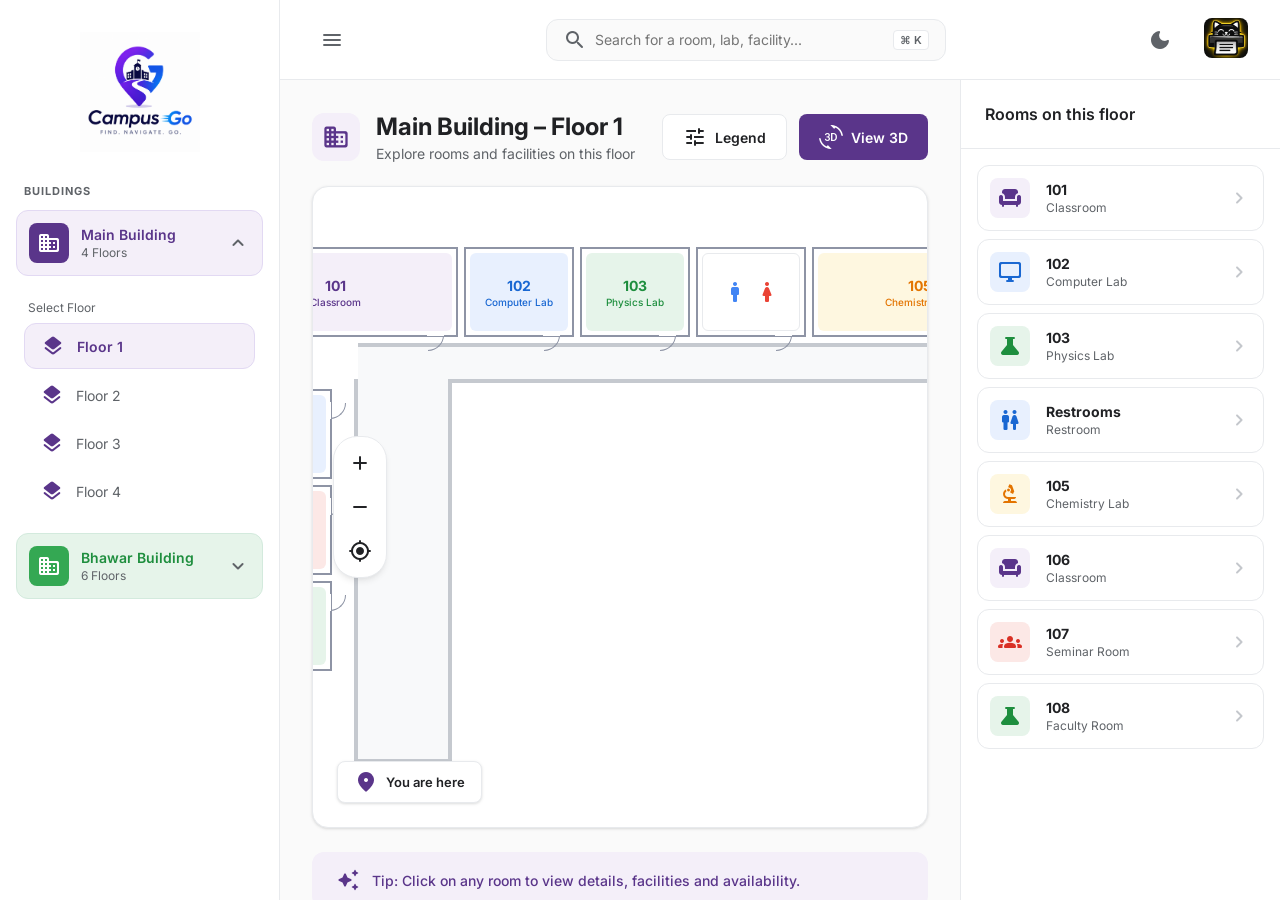
==== index.html @ 258ed555 "Initial commit" ====
<!DOCTYPE html>
<html lang="en">
<head>
  <meta charset="UTF-8">
  <meta name="viewport" content="width=device-width, initial-scale=1.0">
  <title>Campus Go</title>
  <link href="https://fonts.googleapis.com/css2?family=Inter:wght@400;500;600;700&display=swap" rel="stylesheet">
  <link rel="stylesheet" href="styles.css">
  <!-- Material Icons -->
  <link href="https://fonts.googleapis.com/icon?family=Material+Icons+Round" rel="stylesheet">
</head>
<body>
  <div class="sidebar-overlay" id="sidebar-overlay"></div>
  <div class="app-container">
    <!-- Left Navigation Sidebar -->
    <aside class="sidebar" id="sidebar">
      <div class="sidebar-header">
        <div class="logo-container">
          <img src="CampusGoLogo.png" alt="Campus Go Logo" class="main-logo">
        </div>
      </div>
      <div class="sidebar-content">
        <h2 class="nav-header">BUILDINGS</h2>
        <div class="accordion">
          <!-- Main Building Accordion -->
          <div class="accordion-item active" id="main-building-accordion">
            <button class="accordion-header building-card main-building-card">
              <div class="building-icon-wrap main-building-icon">
                <span class="material-icons-round">domain</span>
              </div>
              <div class="building-info">
                <span class="building-name">Main Building</span>
                <span class="building-floors">4 Floors</span>
              </div>
              <span class="material-icons-round chevron">expand_more</span>
            </button>
            <div class="accordion-body">
              <div class="floor-list-title">Select Floor</div>
              <ul class="floor-list" data-building="Main">
                <li class="floor-item active" data-floor="1">
                  <span class="material-icons-round floor-icon main-floor-icon">layers</span>
                  Floor 1
                </li>
                <li class="floor-item" data-floor="2">
                  <span class="material-icons-round floor-icon main-floor-icon">layers</span>
                  Floor 2
                </li>
                <li class="floor-item" data-floor="3">
                  <span class="material-icons-round floor-icon main-floor-icon">layers</span>
                  Floor 3
                </li>
                <li class="floor-item" data-floor="4">
                  <span class="material-icons-round floor-icon main-floor-icon">layers</span>
                  Floor 4
                </li>
              </ul>
            </div>
          </div>
          
          <!-- Bhawar Building Accordion -->
          <div class="accordion-item" id="bhawar-building-accordion">
            <button class="accordion-header building-card bhawar-building-card">
              <div class="building-icon-wrap bhawar-building-icon">
                <span class="material-icons-round">business</span>
              </div>
              <div class="building-info">
                <span class="building-name">Bhawar Building</span>
                <span class="building-floors">6 Floors</span>
              </div>
              <span class="material-icons-round chevron">expand_more</span>
            </button>
            <div class="accordion-body">
              <div class="floor-list-title">Select Floor</div>
              <ul class="floor-list" data-building="Bhawar">
                <li class="floor-item" data-floor="G">
                  <span class="material-icons-round floor-icon bhawar-floor-icon">layers</span>
                  Ground Floor
                </li>
                <li class="floor-item" data-floor="1">
                  <span class="material-icons-round floor-icon bhawar-floor-icon">layers</span>
                  Floor 1
                </li>
                <li class="floor-item" data-floor="2">
                  <span class="material-icons-round floor-icon bhawar-floor-icon">layers</span>
                  Floor 2
                </li>
                <li class="floor-item" data-floor="3">
                  <span class="material-icons-round floor-icon bhawar-floor-icon">layers</span>
                  Floor 3
                </li>
                <li class="floor-item" data-floor="4">
                  <span class="material-icons-round floor-icon bhawar-floor-icon">layers</span>
                  Floor 4
                </li>
                <li class="floor-item" data-floor="5">
                  <span class="material-icons-round floor-icon bhawar-floor-icon">layers</span>
                  Floor 5
                </li>
              </ul>
            </div>
          </div>
        </div>
      </div>
    </aside>

    <div class="main-wrapper">
      <!-- Topbar -->
      <header class="topbar">
        <button id="mobile-menu-btn" class="icon-button mobile-only">
          <span class="material-icons-round">menu</span>
        </button>
        <div class="search-container">
          <span class="material-icons-round search-icon">search</span>
          <input type="text" id="search-input" placeholder="Search for a room, lab, facility..." class="search-input">
          <div class="search-shortcut">⌘ K</div>
        </div>
        <div class="topbar-actions">
          <button id="theme-toggle" class="icon-button theme-toggle-btn" title="Toggle Dark/Light Mode">
            <span class="material-icons-round">dark_mode</span>
          </button>
          <div class="partner-logo">
            <img src="CopyKatlogo.jpeg" alt="CopyKat Logo" style="height: 40px; width: auto; border-radius: 8px;">
          </div>
        </div>
      </header>

      <div class="content-wrapper">
        <!-- Main Dashboard Area -->
        <main class="main-content">
          <!-- View 1: Floor Map Layout -->
          <section id="view-map" class="view-section active">
            <div class="view-header">
              <div class="header-title-row">
                <div class="header-icon-wrap">
                  <span class="material-icons-round">domain</span>
                </div>
                <div class="header-text">
                  <h2 id="map-title">Main Building – Floor 1</h2>
                  <p class="subtitle">Explore rooms and facilities on this floor</p>
                </div>
              </div>
              <div class="header-buttons">
                <button id="legend-btn" class="btn btn-outline btn-sm">
                  <span class="material-icons-round">tune</span> Legend
                </button>
                <button id="view-3d-btn" class="btn btn-primary btn-sm">
                  <span class="material-icons-round">3d_rotation</span> <span class="btn-text">View 3D</span>
                </button>
              </div>
            </div>
            
            <div class="map-container">
              <!-- Zoom Controls -->
              <div class="map-controls">
                <button id="zoom-in" class="control-btn"><span class="material-icons-round">add</span></button>
                <button id="zoom-out" class="control-btn"><span class="material-icons-round">remove</span></button>
                <button id="reset-zoom" class="control-btn"><span class="material-icons-round">my_location</span></button>
              </div>

              <!-- Bhawar Building Map (L shape from image) -->
              <div class="floor-map bhawar-map hidden" id="bhawar-map">
                <div class="hallway bhawar-hallway"></div>
                <div class="hallway bhawar-hallway-v"></div>

                <!-- Row 1 -->
                <div class="room" id="b-031" data-room-name="B-031">
                  <div class="door-x door-b"></div>
                  <div class="room-inner room-purple">
                    <span class="room-label">B-031</span>
                  </div>
                </div>
                <div class="room" id="b-030" data-room-name="B-030">
                  <div class="door-x door-b"></div>
                  <div class="room-inner room-blue">
                    <span class="room-label">B-030</span>
                  </div>
                </div>
                <div class="room" id="b-washroom-1" data-room-name="Washroom">
                  <div class="door-x door-b"></div>
                  <div class="room-inner room-restroom">
                    <span class="material-icons-round icon-blue">man</span>
                  <span class="material-icons-round icon-red">woman</span>
                  </div>
                </div>
                <div class="room" id="b-029" data-room-name="B-029">
                  <div class="door-x door-b"></div>
                  <div class="room-inner room-green">
                    <span class="room-label">B-029</span>
                  </div>
                </div>
                <div class="room" id="b-028" data-room-name="B-028">
                  <div class="door-x door-b"></div>
                  <div class="room-inner room-yellow">
                    <span class="room-label">B-028</span>
                  </div>
                </div>
                <div class="room" id="b-027" data-room-name="B-027">
                  <div class="door-x door-b"></div>
                  <div class="room-inner room-pink">
                    <span class="room-label">B-027</span>
                  </div>
                </div>
                <div class="room" id="b-026" data-room-name="B-026">
                  <div class="door-x door-b"></div>
                  <div class="room-inner room-purple">
                    <span class="room-label">B-026</span>
                  </div>
                </div>

                <!-- Row 3 -->
                <div class="room" id="b-lh8" data-room-name="LH-8">
                  <div class="door-x door-t"></div>
                  <div class="room-inner room-blue">
                    <span class="room-label">LH-8</span>
                  </div>
                </div>
                <div class="room" id="b-lh7" data-room-name="LH-7">
                  <div class="door-x door-t"></div>
                  <div class="room-inner room-green">
                    <span class="room-label">LH-7</span>
                  </div>
                </div>
                <div class="room" id="b-lh6" data-room-name="LH-6">
                  <div class="door-x door-t"></div>
                  <div class="room-inner room-yellow">
                    <span class="room-label">LH-6</span>
                  </div>
                </div>
                <div class="room" id="b-lh5" data-room-name="LH-5">
                  <div class="door-x door-t"></div>
                  <div class="room-inner room-pink">
                    <span class="room-label">LH-5</span>
                  </div>
                </div>
                <div class="room" id="b-lift" data-room-name="Lift">
                  <div class="door-x door-r"></div>
                  <div class="room-inner room-neutral">
                    <span class="material-icons-round">elevator</span>
                  <span class="room-label" style="font-size:12px;">Lift</span>
                  </div>
                </div>
                <div class="room" id="b-001" data-room-name="B-001">
                  <div class="door-x door-l"></div>
                  <div class="room-inner room-blue">
                    <span class="room-label">B-001</span>
                  </div>
                </div>

                <!-- Row 4 -->
                <div class="room" id="b-stairs">
                  <div class="door-x door-r"></div>
                  <div class="room-inner room-neutral">
                    <span class="material-icons-round">stairs</span>
                  </div>
                </div>
                <div class="room" id="b-002" data-room-name="B-002">
                  <div class="door-x door-l"></div>
                  <div class="room-inner room-pink">
                    <span class="room-label">B-002</span>
                  </div>
                </div>

                <!-- Row 5 -->
                <div class="room" id="b-lh4" data-room-name="LH-4">
                  <div class="door-x door-r"></div>
                  <div class="room-inner room-green">
                    <span class="room-label">LH-4</span>
                  </div>
                </div>
                <div class="room" id="b-003" data-room-name="B-003">
                  <div class="door-x door-l"></div>
                  <div class="room-inner room-green">
                    <span class="room-label">B-003</span>
                  </div>
                </div>

                <!-- Row 6 -->
                <div class="room" id="b-004" data-room-name="B-004">
                  <div class="door-x door-l"></div>
                  <div class="room-inner room-yellow">
                    <span class="room-label">B-004</span>
                  </div>
                </div>

                <!-- Row 7 -->
                <div class="room" id="b-lh3" data-room-name="LH-3">
                  <div class="door-x door-r"></div>
                  <div class="room-inner room-purple">
                    <span class="room-label">LH-3</span>
                  </div>
                </div>

                <!-- Row 8 -->
                <div class="room" id="b-washroom-2" data-room-name="Washroom">
                  <div class="door-x door-l"></div>
                  <div class="room-inner room-restroom">
                    <span class="material-icons-round icon-blue">man</span>
                  <span class="material-icons-round icon-red">woman</span>
                  </div>
                </div>
              </div>

              <!-- Bhawar Building Map (Floor 1) -->
              <div class="floor-map bhawar-map-1 hidden" id="bhawar-map-1">
                <div class="hallway bhawar-hallway-1-h"></div>
                <div class="hallway bhawar-hallway-1-v"></div>

                <!-- Row 1 -->
                <div class="room" id="b1-122" data-room-name="B-122">
                  <div class="door-x door-b"></div>
                  <div class="room-inner room-purple"><span class="room-label">B-122</span></div>
                </div>
                <div class="room" id="b1-123" data-room-name="B-123">
                  <div class="door-x door-b"></div>
                  <div class="room-inner room-blue"><span class="room-label">B-123</span></div>
                </div>
                <div class="room" id="b1-washroom-1" data-room-name="Washroom">
                  <div class="door-x door-b"></div>
                  <div class="room-inner room-restroom">
                    <span class="material-icons-round icon-blue">man</span>
                    <span class="material-icons-round icon-red">woman</span>
                  </div>
                </div>
                <div class="room" id="b1-124" data-room-name="B-124">
                  <div class="door-x door-b"></div>
                  <div class="room-inner room-green"><span class="room-label">B-124</span></div>
                </div>
                <div class="room" id="b1-125" data-room-name="B-125">
                  <div class="door-x door-b"></div>
                  <div class="room-inner room-yellow"><span class="room-label">B-125</span></div>
                </div>
                <div class="room" id="b1-126" data-room-name="B-126">
                  <div class="door-x door-b"></div>
                  <div class="room-inner room-pink"><span class="room-label">B-126</span></div>
                </div>
                <div class="room" id="b1-127" data-room-name="B-127">
                  <div class="door-x door-b"></div>
                  <div class="room-inner room-purple"><span class="room-label">B-127</span></div>
                </div>
                <div class="room" id="b1-128" data-room-name="B-128">
                  <div class="door-x door-b"></div>
                  <div class="room-inner room-blue"><span class="room-label">B-128</span></div>
                </div>

                <!-- Row 3 -->
                <div class="room" id="b1-lh16" data-room-name="LH-16">
                  <div class="door-x door-t"></div>
                  <div class="room-inner room-green"><span class="room-label">LH-16</span></div>
                </div>
                <div class="room" id="b1-lh15" data-room-name="LH-15">
                  <div class="door-x door-t"></div>
                  <div class="room-inner room-yellow"><span class="room-label">LH-15</span></div>
                </div>
                <div class="room" id="b1-lh14" data-room-name="LH-14">
                  <div class="door-x door-t"></div>
                  <div class="room-inner room-pink"><span class="room-label">LH-14</span></div>
                </div>
                <div class="room" id="b1-lh13" data-room-name="LH-13">
                  <div class="door-x door-t"></div>
                  <div class="room-inner room-purple"><span class="room-label">LH-13</span></div>
                </div>
                <div class="room" id="b1-stairs-top" data-room-name="Stairs">
                  <div class="door-x door-r"></div>
                  <div class="room-inner room-neutral"><span class="material-icons-round">stairs</span></div>
                </div>
                <div class="room" id="b1-lift" data-room-name="Lift">
                  <div class="door-x door-r"></div>
                  <div class="room-inner room-neutral">
                    <span class="material-icons-round">elevator</span>
                    <span class="room-label" style="font-size:12px;">Lift</span>
                  </div>
                </div>
                <div class="room" id="b1-101" data-room-name="B-101">
                  <div class="door-x door-l"></div>
                  <div class="room-inner room-blue"><span class="room-label">B-101</span></div>
                </div>

                <!-- Row 4 -->
                <div class="room" id="b1-stairs-bot" data-room-name="Stairs">
                  <div class="door-x door-r"></div>
                  <div class="room-inner room-neutral"><span class="material-icons-round">stairs</span></div>
                </div>
                <div class="room" id="b1-102" data-room-name="B-102">
                  <div class="door-x door-l"></div>
                  <div class="room-inner room-green"><span class="room-label">B-102</span></div>
                </div>

                <!-- Row 5 -->
                <div class="room" id="b1-lh12" data-room-name="LH-12">
                  <div class="door-x door-r"></div>
                  <div class="room-inner room-yellow"><span class="room-label">LH-12</span></div>
                </div>
                <div class="room" id="b1-103" data-room-name="B-103">
                  <div class="door-x door-l"></div>
                  <div class="room-inner room-pink"><span class="room-label">B-103</span></div>
                </div>

                <!-- Row 6 -->
                <div class="room" id="b1-lh11" data-room-name="LH-11">
                  <div class="door-x door-r"></div>
                  <div class="room-inner room-purple"><span class="room-label">LH-11</span></div>
                </div>
                <div class="room" id="b1-104" data-room-name="B-104">
                  <div class="door-x door-l"></div>
                  <div class="room-inner room-blue"><span class="room-label">B-104</span></div>
                </div>

                <!-- Row 7 -->
                <div class="room" id="b1-washroom-2" data-room-name="Washroom">
                  <div class="door-x door-l"></div>
                  <div class="room-inner room-restroom">
                    <span class="material-icons-round icon-blue">man</span>
                    <span class="material-icons-round icon-red">woman</span>
                  </div>
                </div>
              </div>

              <!-- Bhawar Building Map (Floor 2) -->
              <div class="floor-map bhawar-map-2 hidden" id="bhawar-map-2">
                <div class="hallway bhawar-hallway-2-h"></div>
                <div class="hallway bhawar-hallway-2-v"></div>

                <!-- Row 1 -->
                <div class="room" id="b2-225" data-room-name="B-225">
                  <div class="door-x door-b"></div>
                  <div class="room-inner room-purple"><span class="room-label">B-225</span></div>
                </div>
                <div class="room" id="b2-226" data-room-name="B-226">
                  <div class="door-x door-b"></div>
                  <div class="room-inner room-blue"><span class="room-label">B-226</span></div>
                </div>
                <div class="room" id="b2-227" data-room-name="B-227">
                  <div class="door-x door-b"></div>
                  <div class="room-inner room-green"><span class="room-label">B-227</span></div>
                </div>
                <div class="room" id="b2-228" data-room-name="B-228">
                  <div class="door-x door-b"></div>
                  <div class="room-inner room-yellow"><span class="room-label">B-228</span></div>
                </div>

                <!-- Row 3 -->
                <div class="room" id="b2-lh22" data-room-name="LH-22">
                  <div class="door-x door-t"></div>
                  <div class="room-inner room-pink"><span class="room-label">LH-22</span></div>
                </div>
                <div class="room" id="b2-lh21" data-room-name="LH-21">
                  <div class="door-x door-t"></div>
                  <div class="room-inner room-purple"><span class="room-label">LH-21</span></div>
                </div>
                <div class="room" id="b2-stairs-top" data-room-name="Stairs">
                  <div class="door-x door-r"></div>
                  <div class="room-inner room-neutral"><span class="material-icons-round">stairs</span></div>
                </div>
                <div class="room" id="b2-lift" data-room-name="Lift">
                  <div class="door-x door-r"></div>
                  <div class="room-inner room-neutral">
                    <span class="material-icons-round">elevator</span>
                    <span class="room-label" style="font-size:12px;">Lift</span>
                  </div>
                </div>
                <div class="room" id="b2-201" data-room-name="B-201">
                  <div class="door-x door-l"></div>
                  <div class="room-inner room-blue"><span class="room-label">B-201</span></div>
                </div>

                <!-- Row 4 -->
                <div class="room" id="b2-stairs-bot" data-room-name="Stairs">
                  <div class="door-x door-r"></div>
                  <div class="room-inner room-neutral"><span class="material-icons-round">stairs</span></div>
                </div>
                <div class="room" id="b2-202" data-room-name="B-202">
                  <div class="door-x door-l"></div>
                  <div class="room-inner room-green"><span class="room-label">B-202</span></div>
                </div>

                <!-- Row 5 -->
                <div class="room" id="b2-lh20" data-room-name="LH-20">
                  <div class="door-x door-r"></div>
                  <div class="room-inner room-yellow"><span class="room-label">LH-20</span></div>
                </div>
                <div class="room" id="b2-203" data-room-name="B-203">
                  <div class="door-x door-l"></div>
                  <div class="room-inner room-pink"><span class="room-label">B-203</span></div>
                </div>

                <!-- Row 6 -->
                <div class="room" id="b2-lh19" data-room-name="LH-19">
                  <div class="door-x door-r"></div>
                  <div class="room-inner room-purple"><span class="room-label">LH-19</span></div>
                </div>
                <div class="room" id="b2-204" data-room-name="B-204">
                  <div class="door-x door-l"></div>
                  <div class="room-inner room-blue"><span class="room-label">B-204</span></div>
                </div>

                <!-- Row 7 -->
                <div class="room" id="b2-washroom" data-room-name="Washroom">
                  <div class="door-x door-l"></div>
                  <div class="room-inner room-restroom">
                    <span class="material-icons-round icon-blue">man</span>
                    <span class="material-icons-round icon-red">woman</span>
                  </div>
                </div>
              </div>

              <!-- Bhawar Building Map (Floor 3) -->
              <div class="floor-map bhawar-map-3 hidden" id="bhawar-map-3">
                <div class="hallway bhawar-hallway-3-h"></div>
                <div class="hallway bhawar-hallway-3-v"></div>

                <!-- Row 1 -->
                <div class="room" id="b3-325" data-room-name="B-325">
                  <div class="door-x door-b"></div>
                  <div class="room-inner room-purple"><span class="room-label">B-325</span></div>
                </div>
                <div class="room" id="b3-326" data-room-name="B-326">
                  <div class="door-x door-b"></div>
                  <div class="room-inner room-blue"><span class="room-label">B-326</span></div>
                </div>
                <div class="room" id="b3-327" data-room-name="B-327">
                  <div class="door-x door-b"></div>
                  <div class="room-inner room-green"><span class="room-label">B-327</span></div>
                </div>
                <div class="room" id="b3-328" data-room-name="B-328">
                  <div class="door-x door-b"></div>
                  <div class="room-inner room-yellow"><span class="room-label">B-328</span></div>
                </div>
                <div class="room" id="b3-faculty" data-room-name="Faculty Area">
                  <div class="door-x door-b"></div>
                  <div class="room-inner room-pink"><span class="room-label">Faculty Area</span></div>
                </div>

                <!-- Row 3 -->
                <div class="room" id="b3-lh30" data-room-name="LH-30">
                  <div class="door-x door-t"></div>
                  <div class="room-inner room-pink"><span class="room-label">LH-30</span></div>
                </div>
                <div class="room" id="b3-lh29" data-room-name="LH-29">
                  <div class="door-x door-t"></div>
                  <div class="room-inner room-purple"><span class="room-label">LH-29</span></div>
                </div>
                <div class="room" id="b3-stairs-top" data-room-name="Stairs">
                  <div class="door-x door-r"></div>
                  <div class="room-inner room-neutral"><span class="material-icons-round">stairs</span></div>
                </div>
                <div class="room" id="b3-lift" data-room-name="Lift">
                  <div class="door-x door-r"></div>
                  <div class="room-inner room-neutral">
                    <span class="material-icons-round">elevator</span>
                    <span class="room-label" style="font-size:12px;">Lift</span>
                  </div>
                </div>
                <div class="room" id="b3-301" data-room-name="B-301">
                  <div class="door-x door-l"></div>
                  <div class="room-inner room-blue"><span class="room-label">B-301</span></div>
                </div>

                <!-- Row 4 -->
                <div class="room" id="b3-stairs-bot" data-room-name="Stairs">
                  <div class="door-x door-r"></div>
                  <div class="room-inner room-neutral"><span class="material-icons-round">stairs</span></div>
                </div>
                <div class="room" id="b3-302" data-room-name="B-302">
                  <div class="door-x door-l"></div>
                  <div class="room-inner room-green"><span class="room-label">B-302</span></div>
                </div>

                <!-- Row 5 -->
                <div class="room" id="b3-lh28" data-room-name="LH-28">
                  <div class="door-x door-r"></div>
                  <div class="room-inner room-yellow"><span class="room-label">LH-28</span></div>
                </div>
                <div class="room" id="b3-303" data-room-name="B-303">
                  <div class="door-x door-l"></div>
                  <div class="room-inner room-pink"><span class="room-label">B-303</span></div>
                </div>

                <!-- Row 6 -->
                <div class="room" id="b3-lh27" data-room-name="LH-27">
                  <div class="door-x door-r"></div>
                  <div class="room-inner room-purple"><span class="room-label">LH-27</span></div>
                </div>
                <div class="room" id="b3-304" data-room-name="B-304">
                  <div class="door-x door-l"></div>
                  <div class="room-inner room-blue"><span class="room-label">B-304</span></div>
                </div>

                <!-- Row 7 -->
                <div class="room" id="b3-washroom" data-room-name="Washroom">
                  <div class="door-x door-l"></div>
                  <div class="room-inner room-restroom">
                    <span class="material-icons-round icon-blue">man</span>
                    <span class="material-icons-round icon-red">woman</span>
                  </div>
                </div>
              </div>

              <!-- Bhawar Building Map (Floor 4) -->
              <div class="floor-map bhawar-map-4 hidden" id="bhawar-map-4">
                <div class="hallway bhawar-hallway-4-h"></div>
                <div class="hallway bhawar-hallway-4-v"></div>

                <!-- Row 1 -->
                <div class="room" id="b4-425" data-room-name="B-425">
                  <div class="door-x door-b"></div>
                  <div class="room-inner room-purple"><span class="room-label">B-425</span></div>
                </div>
                <div class="room" id="b4-426" data-room-name="B-426">
                  <div class="door-x door-b"></div>
                  <div class="room-inner room-blue"><span class="room-label">B-426</span></div>
                </div>
                <div class="room" id="b4-427" data-room-name="B-427">
                  <div class="door-x door-b"></div>
                  <div class="room-inner room-green"><span class="room-label">B-427</span></div>
                </div>
                <div class="room" id="b4-428" data-room-name="B-428">
                  <div class="door-x door-b"></div>
                  <div class="room-inner room-yellow"><span class="room-label">B-428</span></div>
                </div>
                <div class="room" id="b4-faculty" data-room-name="Faculty Area">
                  <div class="door-x door-b"></div>
                  <div class="room-inner room-pink"><span class="room-label">Faculty Area</span></div>
                </div>

                <!-- Row 3 -->
                <div class="room" id="b4-lh38" data-room-name="LH-38">
                  <div class="door-x door-t"></div>
                  <div class="room-inner room-pink"><span class="room-label">LH-38</span></div>
                </div>
                <div class="room" id="b4-lh37" data-room-name="LH-37">
                  <div class="door-x door-t"></div>
                  <div class="room-inner room-purple"><span class="room-label">LH-37</span></div>
                </div>
                <div class="room" id="b4-stairs-top" data-room-name="Stair">
                  <div class="door-x door-r"></div>
                  <div class="room-inner room-neutral"><span class="material-icons-round">stairs</span></div>
                </div>
                <div class="room" id="b4-lift" data-room-name="Lift">
                  <div class="door-x door-r"></div>
                  <div class="room-inner room-neutral">
                    <span class="material-icons-round">elevator</span>
                    <span class="room-label" style="font-size:12px;">Lift</span>
                  </div>
                </div>
                <div class="room" id="b4-lab3" data-room-name="Lab-3">
                  <div class="door-x door-l"></div>
                  <div class="room-inner room-blue"><span class="room-label">Lab-3</span></div>
                </div>
                <div class="room" id="b4-lab4" data-room-name="Lab-4">
                  <div class="door-x door-l"></div>
                  <div class="room-inner room-green"><span class="room-label">Lab-4</span></div>
                </div>

                <!-- Row 4 -->
                <div class="room" id="b4-stairs-bot" data-room-name="Stair">
                  <div class="door-x door-r"></div>
                  <div class="room-inner room-neutral"><span class="material-icons-round">stairs</span></div>
                </div>
                <div class="room" id="b4-402" data-room-name="B-402 / Lab-2">
                  <div class="door-x door-l"></div>
                  <div class="room-inner room-purple"><span class="room-label">B-402 / Lab-2</span></div>
                </div>

                <!-- Row 5 -->
                <div class="room" id="b4-lh36" data-room-name="LH-36">
                  <div class="door-x door-r"></div>
                  <div class="room-inner room-yellow"><span class="room-label">LH-36</span></div>
                </div>
                <div class="room" id="b4-403" data-room-name="B-403">
                  <div class="door-x door-l"></div>
                  <div class="room-inner room-pink"><span class="room-label">B-403</span></div>
                </div>

                <!-- Row 6 -->
                <div class="room" id="b4-lh35" data-room-name="LH-35">
                  <div class="door-x door-r"></div>
                  <div class="room-inner room-purple"><span class="room-label">LH-35</span></div>
                </div>
                <div class="room" id="b4-404" data-room-name="B-404">
                  <div class="door-x door-l"></div>
                  <div class="room-inner room-blue"><span class="room-label">B-404</span></div>
                </div>

                <!-- Row 7 -->
                <div class="room" id="b4-washroom" data-room-name="Washroom">
                  <div class="door-x door-l"></div>
                  <div class="room-inner room-restroom">
                    <span class="material-icons-round icon-blue">man</span>
                    <span class="material-icons-round icon-red">woman</span>
                  </div>
                </div>
              </div>

              <!-- Bhawar Building Map (Floor 5) -->
              <div class="floor-map bhawar-map-5 hidden" id="bhawar-map-5">
                <div class="hallway bhawar-hallway-5-h"></div>
                <div class="hallway bhawar-hallway-5-v"></div>

                <!-- Row 1 -->
                <div class="room" id="b5-525" data-room-name="B-525">
                  <div class="door-x door-b"></div>
                  <div class="room-inner room-purple"><span class="room-label">B-525</span></div>
                </div>
                <div class="room" id="b5-526" data-room-name="B-526">
                  <div class="door-x door-b"></div>
                  <div class="room-inner room-blue"><span class="room-label">B-526</span></div>
                </div>
                <div class="room" id="b5-527" data-room-name="B-527">
                  <div class="door-x door-b"></div>
                  <div class="room-inner room-green"><span class="room-label">B-527</span></div>
                </div>
                <div class="room" id="b5-528" data-room-name="B-528">
                  <div class="door-x door-b"></div>
                  <div class="room-inner room-yellow"><span class="room-label">B-528</span></div>
                </div>
                <div class="room" id="b5-faculty" data-room-name="Faculty Area">
                  <div class="door-x door-b"></div>
                  <div class="room-inner room-pink"><span class="room-label">Faculty Area</span></div>
                </div>

                <!-- Row 3 -->
                <div class="room" id="b5-lh46" data-room-name="LH-46">
                  <div class="door-x door-t"></div>
                  <div class="room-inner room-pink"><span class="room-label">LH-46</span></div>
                </div>
                <div class="room" id="b5-lh45" data-room-name="LH-45">
                  <div class="door-x door-t"></div>
                  <div class="room-inner room-purple"><span class="room-label">LH-45</span></div>
                </div>
                <div class="room" id="b5-stairs-top" data-room-name="Stairs">
                  <div class="door-x door-r"></div>
                  <div class="room-inner room-neutral"><span class="material-icons-round">stairs</span></div>
                </div>
                <div class="room" id="b5-lift" data-room-name="Lift">
                  <div class="door-x door-r"></div>
                  <div class="room-inner room-neutral">
                    <span class="material-icons-round">elevator</span>
                    <span class="room-label" style="font-size:12px;">Lift</span>
                  </div>
                </div>
                <div class="room" id="b5-501" data-room-name="B-501">
                  <div class="door-x door-l"></div>
                  <div class="room-inner room-blue"><span class="room-label">B-501</span></div>
                </div>

                <!-- Row 4 -->
                <div class="room" id="b5-stairs-bot" data-room-name="Stairs">
                  <div class="door-x door-r"></div>
                  <div class="room-inner room-neutral"><span class="material-icons-round">stairs</span></div>
                </div>
                <div class="room" id="b5-502" data-room-name="B-502">
                  <div class="door-x door-l"></div>
                  <div class="room-inner room-green"><span class="room-label">B-502</span></div>
                </div>

                <!-- Row 5 -->
                <div class="room" id="b5-lh44" data-room-name="LH-44">
                  <div class="door-x door-r"></div>
                  <div class="room-inner room-yellow"><span class="room-label">LH-44</span></div>
                </div>
                <div class="room" id="b5-503" data-room-name="B-503">
                  <div class="door-x door-l"></div>
                  <div class="room-inner room-pink"><span class="room-label">B-503</span></div>
                </div>

                <!-- Row 6 -->
                <div class="room" id="b5-lh43" data-room-name="LH-43">
                  <div class="door-x door-r"></div>
                  <div class="room-inner room-purple"><span class="room-label">LH-43</span></div>
                </div>
                <div class="room" id="b5-504" data-room-name="B-504">
                  <div class="door-x door-l"></div>
                  <div class="room-inner room-blue"><span class="room-label">B-504</span></div>
                </div>

                <!-- Row 7 -->
                <div class="room" id="b5-washroom" data-room-name="Washroom">
                  <div class="door-x door-l"></div>
                  <div class="room-inner room-restroom">
                    <span class="material-icons-round icon-blue">man</span>
                    <span class="material-icons-round icon-red">woman</span>
                  </div>
                </div>
              </div>

              <!-- Main Building Map (Inverted L) -->
              <div class="floor-map main-map" id="main-map">
                <div class="hallway main-hallway"></div>

                <div class="room" id="m-room-101" data-room-name="101 Classroom">
                  <div class="door-x door-b"></div>
                  <div class="room-inner room-purple">
                    <span class="room-label">101</span>
                  <span class="room-type">Classroom</span>
                  </div>
                </div>
                <div class="room" id="m-room-102" data-room-name="102 Computer Lab">
                  <div class="door-x door-b"></div>
                  <div class="room-inner room-blue">
                    <span class="room-label">102</span>
                  <span class="room-type">Computer Lab</span>
                  </div>
                </div>
                <div class="room" id="m-room-103" data-room-name="103 Physics Lab">
                  <div class="door-x door-b"></div>
                  <div class="room-inner room-green">
                    <span class="room-label">103</span>
                  <span class="room-type">Physics Lab</span>
                  </div>
                </div>
                <div class="room" id="m-room-restrooms" data-room-name="Restrooms">
                  <div class="door-x door-b"></div>
                  <div class="room-inner room-restroom">
                    <span class="material-icons-round icon-blue">man</span>
                  <span class="material-icons-round icon-red">woman</span>
                  </div>
                </div>

                <div class="room" id="m-room-105" data-room-name="105 Chemistry Lab">
                  <div class="door-x door-b"></div>
                  <div class="room-inner room-yellow">
                    <span class="room-label">105</span>
                  <span class="room-type">Chemistry Lab</span>
                  </div>
                </div>
                <div class="room" id="m-room-106" data-room-name="106 Classroom">
                  <div class="door-x door-r"></div>
                  <div class="room-inner room-blue">
                    <span class="room-label">106</span>
                  <span class="room-type">Classroom</span>
                  </div>
                </div>
                <div class="room" id="m-room-107" data-room-name="107 Seminar Room">
                  <div class="door-x door-r"></div>
                  <div class="room-inner room-pink">
                    <span class="room-label">107</span>
                  <span class="room-type">Seminar Room</span>
                  </div>
                </div>
                <div class="room" id="m-room-108" data-room-name="108 Faculty Room">
                  <div class="door-x door-r"></div>
                  <div class="room-inner room-green">
                    <span class="room-label">108</span>
                  <span class="room-type">Faculty Room</span>
                  </div>
                </div>
              </div>

              <div class="legend-badge">
                <span class="material-icons-round">location_on</span> You are here
              </div>
            </div>

            <div class="tip-bar">
              <span class="material-icons-round">auto_awesome</span>
              Tip: Click on any room to view details, facilities and availability.
            </div>
          </section>

          <!-- View 2: Report an Issue Flow (Hidden by default) -->
          <section id="view-report" class="view-section">
            <!-- Reuse previous report form structure -->
            <div class="report-header">
              <button id="btn-back" class="icon-button back-btn">
                <span class="material-icons-round">arrow_back</span>
              </button>
              <div class="report-header-content">
                <div class="breadcrumb"><span id="bc-building">Main Building</span> &gt; <span id="bc-floor">Floor 1</span> &gt; <span id="bc-room">102 Computer Lab</span></div>
                <h2 id="report-room-title">102 Computer Lab</h2>
              </div>
              <div class="header-controls">
                <div class="occupancy-container">
                  <button class="btn-status vacant active" id="btn-vacant">Vacant</button>
                  <button class="btn-status occupied" id="btn-occupied">Occupied</button>
                </div>
                <div class="issue-toggle-container">
                  <span class="toggle-label">Is there an issue?</span>
                  <label class="switch">
                    <input type="checkbox" id="issue-toggle">
                    <span class="slider round"></span>
                  </label>
                </div>
              </div>
            </div>

            <div id="issue-form-container" class="issue-form-container disabled">
              <div class="issue-section">
                <h3>What seems to be the problem?</h3>
                <p class="section-desc">Select all that apply</p>
                <div class="issue-grid">
                  <div class="issue-card" data-issue="Computer"><span class="material-icons-round issue-icon">desktop_windows</span><span class="issue-name">Computer</span></div>
                  <div class="issue-card" data-issue="Projector"><span class="material-icons-round issue-icon">videocam</span><span class="issue-name">Projector</span></div>
                  <div class="issue-card" data-issue="Login Error"><span class="material-icons-round issue-icon">vpn_key</span><span class="issue-name">Login Error</span></div>
                  <div class="issue-card" data-issue="AC"><span class="material-icons-round issue-icon">ac_unit</span><span class="issue-name">AC</span></div>
                  <div class="issue-card" data-issue="Fan"><span class="material-icons-round issue-icon">mode_fan</span><span class="issue-name">Fan</span></div>
                  <div class="issue-card" data-issue="Custom"><span class="material-icons-round issue-icon">build</span><span class="issue-name">Custom Issue</span></div>
                </div>
              </div>
              <div class="issue-section">
                <h3>Additional Details</h3>
                <div class="textarea-wrapper">
                  <textarea id="issue-details" placeholder="Please describe the issue..." maxlength="300"></textarea>
                  <div class="char-counter"><span id="char-count">0</span>/300</div>
                </div>
              </div>
              <div class="form-actions">
                <button id="btn-cancel" class="btn btn-outline">Cancel</button>
                <button id="btn-submit" class="btn btn-primary" disabled>Submit Report</button>
              </div>
            </div>
          </section>
        </main>

        <!-- Right Side Panel: Rooms on this floor -->
        <aside class="right-panel">
          <h3 class="panel-title">Rooms on this floor</h3>
          <div class="room-list">
            
            <div class="room-list-item">
              <div class="room-icon-box bg-purple-light">
                <span class="material-icons-round text-purple">chair</span>
              </div>
              <div class="room-info">
                <div class="room-number">101</div>
                <div class="room-desc">Classroom</div>
              </div>
              <span class="material-icons-round chevron-right">chevron_right</span>
            </div>

            <div class="room-list-item">
              <div class="room-icon-box bg-blue-light">
                <span class="material-icons-round text-blue">desktop_windows</span>
              </div>
              <div class="room-info">
                <div class="room-number">102</div>
                <div class="room-desc">Computer Lab</div>
              </div>
              <span class="material-icons-round chevron-right">chevron_right</span>
            </div>

            <div class="room-list-item">
              <div class="room-icon-box bg-green-light">
                <span class="material-icons-round text-green">science</span>
              </div>
              <div class="room-info">
                <div class="room-number">103</div>
                <div class="room-desc">Physics Lab</div>
              </div>
              <span class="material-icons-round chevron-right">chevron_right</span>
            </div>

            <div class="room-list-item">
              <div class="room-icon-box bg-purple-light">
                <span class="material-icons-round text-purple">chair</span>
              </div>
              <div class="room-info">
                <div class="room-number">104</div>
                <div class="room-desc">Classroom</div>
              </div>
              <span class="material-icons-round chevron-right">chevron_right</span>
            </div>

            <div class="room-list-item">
              <div class="room-icon-box bg-yellow-light">
                <span class="material-icons-round text-yellow">biotech</span>
              </div>
              <div class="room-info">
                <div class="room-number">105</div>
                <div class="room-desc">Chemistry Lab</div>
              </div>
              <span class="material-icons-round chevron-right">chevron_right</span>
            </div>

            <div class="room-list-item">
              <div class="room-icon-box bg-blue-light">
                <span class="material-icons-round text-blue">desktop_windows</span>
              </div>
              <div class="room-info">
                <div class="room-number">106</div>
                <div class="room-desc">Classroom</div>
              </div>
              <span class="material-icons-round chevron-right">chevron_right</span>
            </div>

            <div class="room-list-item">
              <div class="room-icon-box bg-pink-light">
                <span class="material-icons-round text-pink">groups</span>
              </div>
              <div class="room-info">
                <div class="room-number">107</div>
                <div class="room-desc">Seminar Room</div>
              </div>
              <span class="material-icons-round chevron-right">chevron_right</span>
            </div>

            <div class="room-list-item">
              <div class="room-icon-box bg-green-light">
                <span class="material-icons-round text-green">person</span>
              </div>
              <div class="room-info">
                <div class="room-number">108</div>
                <div class="room-desc">Faculty Room</div>
              </div>
              <span class="material-icons-round chevron-right">chevron_right</span>
            </div>

          </div>
        </aside>
      </div>
    </div>

    <!-- Overlay for mobile sidebar -->
    <div id="sidebar-overlay" class="sidebar-overlay"></div>

    <!-- Toast Notification -->
    <div id="toast" class="toast">
      <span class="material-icons-round">check_circle</span>
      <span class="toast-message">Report submitted successfully!</span>
    </div>
  </div>

  <!-- Legend Modal -->
  <div class="modal-overlay" id="legend-modal">
    <div class="modal-content" style="max-width: 400px;">
      <div class="modal-header">
        <h3>Map Legend</h3>
        <button class="icon-button close-legend">
          <span class="material-icons-round">close</span>
        </button>
      </div>
      <div class="modal-body">
        <div class="legend-list">
          <div class="legend-item">
            <div class="legend-color" style="background-color: #E8F0FE; border: 2px solid #D2E3FC;"></div>
            <span>Standard Classrooms (Blue)</span>
          </div>
          <div class="legend-item">
            <div class="legend-color" style="background-color: #E6F4EA; border: 2px solid #CEEAD6;"></div>
            <span>Standard Classrooms (Green)</span>
          </div>
          <div class="legend-item">
            <div class="legend-color" style="background-color: #FCE8E6; border: 2px solid #FAD2CF;"></div>
            <span>Lecture Halls & Faculty (Red/Pink)</span>
          </div>
          <div class="legend-item">
            <div class="legend-color" style="background-color: #F3E8FD; border: 2px solid #E9D2FD;"></div>
            <span>Laboratories (Purple)</span>
          </div>
          <div class="legend-item">
            <div class="legend-color" style="background-color: #FEF7E0; border: 2px solid #FEEFC3;"></div>
            <span>Other Rooms (Yellow)</span>
          </div>
          <div class="legend-item">
            <span class="material-icons-round" style="color: #5F6368; font-size: 20px; width: 24px; text-align: center;">stairs</span>
            <span>Staircase</span>
          </div>
          <div class="legend-item">
            <span class="material-icons-round" style="color: #5F6368; font-size: 20px; width: 24px; text-align: center;">elevator</span>
            <span>Elevator / Lift</span>
          </div>
          <div class="legend-item">
            <span class="material-icons-round icon-blue" style="font-size: 20px; width: 12px; text-align: center;">man</span>
            <span class="material-icons-round icon-red" style="font-size: 20px; width: 12px; text-align: center;">woman</span>
            <span style="margin-left: 8px;">Restrooms</span>
          </div>
          <div class="legend-item">
            <div class="legend-color" style="border: 3px solid var(--brand-purple); animation: pulse-highlight 1.5s infinite;"></div>
            <span>Search Highlight</span>
          </div>
        </div>
      </div>
    </div>
  </div>

  <script src="app.js"></script>
</body>
</html>
---- styles.css ----
:root {
  /* Brand Colors */
  --brand-purple: #5A358A;
  --brand-purple-light: #F4EFF9;
  --text-purple: #5A358A;
  
  --brand-green: #34A853;
  --bg-green-light: #E6F4EA;
  --text-green: #1E8E3E;
  
  --brand-blue: #4285F4;
  --bg-blue-light: #E8F0FE;
  --text-blue: #1967D2;
  
  --brand-pink: #EA4335;
  --bg-pink-light: #FCE8E6;
  --text-pink: #D93025;
  
  --brand-yellow: #FBBC04;
  --bg-yellow-light: #FEF7E0;
  --text-yellow: #E37400;

  --color-neutral: #F1F3F4;
  --color-neutral-border: #DADCE0;

  /* Map Variables */
  --map-hallway-bg: #F8F9FA;
  --map-hallway-border: #C5C9CF;
  --map-door-color: #5F6368;
  --map-door-arc: rgba(95, 99, 104, 0.2);

  /* UI Colors */
  --bg-app: #FAFAFA;
  --surface-color: #FFFFFF;
  --text-primary: #202124;
  --text-secondary: #5F6368;
  --border-color: #E8EAED;
  --border-dark: #C4C7CC;
  
  /* Typography */
  --font-family: 'Inter', sans-serif;
  
  /* Elevations */
  --shadow-sm: 0 1px 2px 0 rgba(60,64,67,0.1), 0 1px 3px 1px rgba(60,64,67,0.05);
  --shadow-md: 0 4px 6px -1px rgba(0, 0, 0, 0.08), 0 2px 4px -1px rgba(0, 0, 0, 0.04);
  --shadow-lg: 0 10px 15px -3px rgba(0, 0, 0, 0.1), 0 4px 6px -2px rgba(0, 0, 0, 0.05);
  
  /* Radii */
  --radius-sm: 8px;
  --radius-md: 12px;
  --radius-lg: 16px;
  
  /* Transitions */
  --transition-fast: 0.15s ease;
  --transition-normal: 0.3s ease;
}

[data-theme="dark"] {
  --bg-app: #121212;
  --surface-color: #1E1E1E;
  --text-primary: #E8EAED;
  --text-secondary: #9AA0A6;
  --border-color: #3C4043;
  --border-dark: #5F6368;
  
  --brand-purple-light: rgba(90, 53, 138, 0.25);
  --bg-green-light: rgba(52, 168, 83, 0.2);
  --bg-blue-light: rgba(66, 133, 244, 0.2);
  --bg-pink-light: rgba(234, 67, 53, 0.2);
  --bg-yellow-light: rgba(251, 188, 4, 0.2);
  
  --color-neutral: #303134;
  --color-neutral-border: #5F6368;
  
  --map-hallway-bg: #202124;
  --map-hallway-border: #3C4043;
  --map-door-color: #9AA0A6;
  --map-door-arc: rgba(154, 160, 166, 0.2);
  
  --shadow-sm: 0 1px 2px 0 rgba(0,0,0,0.3), 0 1px 3px 1px rgba(0,0,0,0.15);
  --shadow-md: 0 4px 6px -1px rgba(0, 0, 0, 0.4), 0 2px 4px -1px rgba(0, 0, 0, 0.2);
  --shadow-lg: 0 10px 15px -3px rgba(0, 0, 0, 0.5), 0 4px 6px -2px rgba(0, 0, 0, 0.25);
}

* { box-sizing: border-box; margin: 0; padding: 0; }

body {
  font-family: var(--font-family);
  background-color: var(--bg-app);
  color: var(--text-primary);
  -webkit-font-smoothing: antialiased;
  overflow: hidden;
}

/* App Layout */
.app-container {
  display: flex;
  height: 100vh;
  width: 100vw;
}

/* Sidebar */
.sidebar {
  width: 280px;
  background-color: var(--surface-color);
  border-right: 1px solid var(--border-color);
  display: flex;
  flex-direction: column;
  z-index: 10;
}

.sidebar-header {
  padding: 24px;
}

.logo-container {
  display: flex;
  align-items: center;
  justify-content: center;
  padding: 8px 0;
}

.main-logo {
  width: 100%;
  max-width: 120px;
  height: auto;
  display: block;
}

.sidebar-content {
  padding: 0 16px 24px 16px;
  flex: 1;
  overflow-y: auto;
}

.nav-header {
  font-size: 11px;
  font-weight: 700;
  color: var(--text-secondary);
  letter-spacing: 1px;
  margin-bottom: 12px;
  padding-left: 8px;
}

/* Building Cards (Accordion Headers) */
.building-card {
  width: 100%;
  padding: 12px;
  background-color: var(--surface-color);
  border: 1px solid var(--border-color);
  border-radius: var(--radius-md);
  display: flex;
  align-items: center;
  gap: 12px;
  cursor: pointer;
  text-align: left;
  font-family: inherit;
  transition: all var(--transition-fast);
  margin-bottom: 16px;
}

.main-building-card {
  background-color: var(--brand-purple-light);
  border-color: #E2D9F3;
}
.main-building-card .building-name { color: var(--brand-purple); }

.bhawar-building-card {
  background-color: var(--bg-green-light);
  border-color: #D3EADD;
}
.bhawar-building-card .building-name { color: var(--text-green); }

.building-icon-wrap {
  width: 40px;
  height: 40px;
  border-radius: var(--radius-sm);
  display: flex;
  align-items: center;
  justify-content: center;
}
.main-building-icon { background-color: var(--brand-purple); color: white; }
.bhawar-building-icon { background-color: var(--brand-green); color: white; }

.building-info {
  display: flex;
  flex-direction: column;
  flex: 1;
}



.highlight-pulse .room-inner {
  outline: 3px solid var(--brand-purple);
  box-shadow: 0 0 10px var(--brand-purple);
  animation: pulse-highlight 1.5s infinite;
  z-index: 100;
}

@keyframes pulse-highlight {
  0% { box-shadow: 0 0 0 0 rgba(90, 53, 138, 0.6); }
  70% { box-shadow: 0 0 0 10px rgba(90, 53, 138, 0); }
  100% { box-shadow: 0 0 0 0 rgba(90, 53, 138, 0); }
}

[data-theme="dark"] .highlight-pulse .room-inner {
  outline: 3px solid #D1B3FF;
  box-shadow: 0 0 10px #D1B3FF;
  animation: pulse-highlight-dark 1.5s infinite;
}

@keyframes pulse-highlight-dark {
  0% { box-shadow: 0 0 0 0 rgba(209, 179, 255, 0.6); }
  70% { box-shadow: 0 0 0 10px rgba(209, 179, 255, 0); }
  100% { box-shadow: 0 0 0 0 rgba(209, 179, 255, 0); }
}

.building-name {
  font-size: 14px;
  font-weight: 600;
  color: var(--text-primary);
}

.building-floors {
  font-size: 12px;
  color: var(--text-secondary);
  margin-top: 2px;
}

.chevron {
  color: var(--text-secondary);
  transition: transform var(--transition-normal);
}

.accordion-item.active .chevron { transform: rotate(180deg); }

.accordion-body {
  max-height: 0;
  overflow: hidden;
  transition: max-height var(--transition-normal);
}

.accordion-item.active .accordion-body { max-height: 400px; }

.floor-list-title {
  font-size: 12px;
  color: var(--text-secondary);
  margin: 8px 0 8px 12px;
}

.floor-list {
  list-style: none;
  padding: 0 8px 16px 8px;
}

.floor-item {
  padding: 10px 16px;
  font-size: 14px;
  color: var(--text-secondary);
  cursor: pointer;
  border-radius: var(--radius-md);
  margin-bottom: 4px;
  display: flex;
  align-items: center;
  gap: 12px;
  transition: all var(--transition-fast);
}

.floor-icon { font-size: 18px; }
.main-floor-icon { color: var(--brand-purple); }
.bhawar-floor-icon { color: var(--brand-green); }

.floor-item:hover { background-color: var(--color-neutral); color: var(--text-primary); }

.floor-item.active {
  background-color: var(--brand-purple-light);
  color: var(--brand-purple);
  font-weight: 600;
  border: 1px solid #E2D9F3;
}

/* Main Wrapper */
.main-wrapper {
  flex: 1;
  display: flex;
  flex-direction: column;
  min-width: 0; /* flex bug fix */
}

/* Topbar */
.topbar {
  height: 80px;
  background-color: var(--surface-color);
  border-bottom: 1px solid var(--border-color);
  display: flex;
  align-items: center;
  justify-content: space-between;
  padding: 0 32px;
  z-index: 5;
}

.mobile-only { display: none; }

.search-container {
  display: flex;
  align-items: center;
  background-color: var(--bg-app);
  border: 1px solid var(--border-color);
  border-radius: var(--radius-md);
  padding: 8px 16px;
  width: 400px;
}

.search-icon { color: var(--text-secondary); margin-right: 8px; }
.search-input {
  border: none;
  background: none;
  outline: none;
  font-family: inherit;
  font-size: 14px;
  flex: 1;
}
.search-shortcut {
  background-color: var(--surface-color);
  border: 1px solid var(--border-color);
  padding: 2px 6px;
  border-radius: 4px;
  font-size: 11px;
  color: var(--text-secondary);
  font-weight: 600;
}

.topbar-actions {
  display: flex;
  align-items: center;
  gap: 24px;
}

.icon-button {
  background: none;
  border: none;
  cursor: pointer;
  color: var(--text-secondary);
  display: flex;
  align-items: center;
  justify-content: center;
  padding: 8px;
  border-radius: 50%;
  transition: background-color var(--transition-fast);
}
.icon-button:hover { background-color: var(--color-neutral); color: var(--text-primary); }

.weather-btn {
  background-color: var(--bg-app);
  border-radius: 50%;
  width: 40px;
  height: 40px;
}

.user-profile {
  display: flex;
  align-items: center;
  gap: 12px;
  cursor: pointer;
}

.user-avatar {
  width: 32px;
  height: 32px;
  background-color: var(--brand-purple);
  color: white;
  border-radius: 50%;
  display: flex;
  align-items: center;
  justify-content: center;
  font-size: 14px;
  font-weight: 600;
}

.user-name { font-size: 14px; font-weight: 500; }

/* Content Wrapper */
.content-wrapper {
  display: flex;
  flex: 1;
  overflow: hidden;
}

.main-content {
  flex: 1;
  position: relative;
  background-color: var(--bg-app);
}

/* Right Panel */
.right-panel {
  width: 320px;
  background-color: var(--surface-color);
  border-left: 1px solid var(--border-color);
  display: flex;
  flex-direction: column;
  overflow-y: auto;
}

.panel-title {
  padding: 24px;
  font-size: 16px;
  font-weight: 600;
  border-bottom: 1px solid var(--border-color);
}

.room-list {
  padding: 16px;
  display: flex;
  flex-direction: column;
  gap: 8px;
}

.room-list-item {
  display: flex;
  align-items: center;
  padding: 12px;
  border: 1px solid var(--border-color);
  border-radius: var(--radius-md);
  cursor: pointer;
  transition: all var(--transition-fast);
}
.room-list-item:hover { border-color: var(--border-dark); box-shadow: var(--shadow-sm); }

.room-icon-box {
  width: 40px;
  height: 40px;
  border-radius: var(--radius-sm);
  display: flex;
  align-items: center;
  justify-content: center;
  margin-right: 16px;
}
.bg-purple-light { background-color: var(--brand-purple-light); }
.text-purple { color: var(--text-purple); }

.bg-blue-light { background-color: var(--bg-blue-light); }
.text-blue { color: var(--text-blue); }

.bg-green-light { background-color: var(--bg-green-light); }
.text-green { color: var(--text-green); }

.bg-pink-light { background-color: var(--bg-pink-light); }
.text-pink { color: var(--text-pink); }

.bg-yellow-light { background-color: var(--bg-yellow-light); }
.text-yellow { color: var(--text-yellow); }

.room-info { flex: 1; }
.room-number { font-size: 14px; font-weight: 700; color: var(--text-primary); }
.room-desc { font-size: 12px; color: var(--text-secondary); margin-top: 2px; }
.chevron-right { color: var(--border-dark); }

/* View Sections */
.view-section {
  position: absolute;
  top: 0; left: 0; right: 0; bottom: 0;
  padding: 32px;
  overflow-y: auto;
  opacity: 0;
  pointer-events: none;
  transform: translateX(20px);
  transition: opacity 0.4s ease, transform 0.4s ease;
}
.view-section.active {
  opacity: 1;
  pointer-events: auto;
  transform: translateX(0);
}

/* Map Header */
.view-header {
  display: flex;
  justify-content: space-between;
  align-items: center;
  margin-bottom: 24px;
}

.header-title-row {
  display: flex;
  align-items: center;
  gap: 16px;
}

.header-icon-wrap {
  width: 48px;
  height: 48px;
  background-color: var(--brand-purple-light);
  color: var(--brand-purple);
  border-radius: var(--radius-md);
  display: flex;
  align-items: center;
  justify-content: center;
}
.header-icon-wrap .material-icons-round { font-size: 28px; }

.header-text h2 { font-size: 24px; font-weight: 700; margin-bottom: 4px; }
.subtitle { color: var(--text-secondary); font-size: 14px; }

.header-buttons { display: flex; gap: 12px; }

.btn {
  padding: 10px 20px;
  border-radius: var(--radius-sm);
  font-size: 14px;
  font-weight: 600;
  font-family: inherit;
  cursor: pointer;
  display: flex;
  align-items: center;
  gap: 8px;
  transition: all var(--transition-fast);
  border: none;
}

.btn-outline {
  background-color: var(--surface-color);
  border: 1px solid var(--border-color);
  color: var(--text-primary);
}
.btn-outline:hover { background-color: var(--color-neutral); border-color: var(--border-dark); }

.btn-primary { background-color: var(--brand-purple); color: white; }
.btn-primary:hover { background-color: #4A2B73; }
.btn-primary:disabled { background-color: #D1C4E9; cursor: not-allowed; }

/* Map Container */
.map-container {
  background-color: var(--surface-color);
  border-radius: var(--radius-lg);
  border: 1px solid var(--border-color);
  box-shadow: var(--shadow-sm);
  padding: 40px;
  min-height: 500px;
  position: relative;
  display: flex;
  align-items: center;
  justify-content: center;
  overflow: auto;
  -webkit-overflow-scrolling: touch;
}

.map-controls {
  position: absolute;
  left: 20px;
  top: 50%;
  transform: translateY(-50%);
  display: flex;
  flex-direction: column;
  gap: 8px;
  background-color: var(--surface-color);
  padding: 8px;
  border-radius: 24px;
  box-shadow: var(--shadow-md);
  z-index: 100;
  border: 1px solid var(--border-color);
}

/* 3D View Styles */
.map-container {
  perspective: 1500px;
  overflow: hidden;
  transition: perspective 0.5s ease;
}

.map-container.is-3d {
  overflow: visible;
}

.floor-map {
  transition: transform 0.6s cubic-bezier(0.34, 1.56, 0.64, 1);
  transform-style: preserve-3d;
}

.floor-map.is-3d {
  transform: rotateX(55deg) rotateZ(-40deg) scale(0.8) translateZ(0) !important;
  box-shadow: 20px 20px 0px rgba(0,0,0,0.05);
}

.floor-map.is-3d .room {
  transform: translateZ(10px);
  box-shadow: -4px 4px 10px rgba(0,0,0,0.15);
  transition: transform 0.6s cubic-bezier(0.34, 1.56, 0.64, 1), box-shadow 0.6s ease;
}

.floor-map.is-3d .room:hover {
  transform: translateZ(20px);
  box-shadow: -8px 8px 15px rgba(0,0,0,0.2);
}

[data-theme="dark"] .floor-map.is-3d {
  box-shadow: 20px 20px 0px rgba(0,0,0,0.3);
}

[data-theme="dark"] .floor-map.is-3d .room {
  box-shadow: -4px 4px 10px rgba(0,0,0,0.4);
}

.floor-map {
  position: relative;
}

/* Modals */
.modal-overlay {
  position: fixed;
  top: 0;
  left: 0;
  width: 100vw;
  height: 100vh;
  background-color: rgba(0,0,0,0.5);
  display: flex;
  justify-content: center;
  align-items: center;
  z-index: 1000;
  opacity: 0;
  pointer-events: none;
  transition: opacity 0.3s ease;
}

.modal-overlay.active {
  opacity: 1;
  pointer-events: auto;
}

.modal-content {
  background-color: var(--surface-color);
  border-radius: 12px;
  width: 90%;
  max-width: 500px;
  box-shadow: var(--shadow-lg);
  transform: translateY(20px);
  transition: transform 0.3s ease;
  overflow: hidden;
  border: 1px solid var(--border-color);
}

.modal-overlay.active .modal-content {
  transform: translateY(0);
}

.modal-header {
  padding: 16px 20px;
  border-bottom: 1px solid var(--border-color);
  display: flex;
  justify-content: space-between;
  align-items: center;
}

.modal-header h3 {
  margin: 0;
  font-size: 18px;
  color: var(--text-primary);
}

.modal-body {
  padding: 20px;
  max-height: 70vh;
  overflow-y: auto;
}

.legend-list {
  display: flex;
  flex-direction: column;
  gap: 12px;
}

.legend-item {
  display: flex;
  align-items: center;
  gap: 12px;
  color: var(--text-secondary);
  font-size: 14px;
}

.legend-color {
  width: 24px;
  height: 24px;
  border-radius: 4px;
}

.control-btn {
  width: 36px;
  height: 36px;
  border-radius: 50%;
  border: none;
  background: none;
  cursor: pointer;
  color: var(--text-primary);
  display: flex;
  align-items: center;
  justify-content: center;
}
.control-btn:hover { background-color: var(--color-neutral); }

/* --- MAP GRID STYLES --- */
.floor-map {
  position: relative;
  /* background color to simulate the map area */
}
.floor-map.hidden { display: none !important; }

/* Room Common Styles */
.room {
  background-color: var(--surface-color);
  border: 2px solid #8E94A5; /* Wall color */
  border-radius: 0; 
  position: relative;
  z-index: 2;
  display: flex;
  padding: 6px; /* Inner margin */
  cursor: pointer;
  transition: border-color 0.2s, box-shadow 0.2s;
}
.room:hover {
  border-color: var(--brand-purple);
  box-shadow: var(--shadow-md);
  z-index: 10;
}
.room:hover .room-inner {
  transform: scale(1.05);
}

.room-inner {
  flex: 1;
  width: 100%;
  height: 100%;
  border-radius: 6px;
  display: flex;
  flex-direction: column;
  align-items: center;
  justify-content: center;
  text-align: center;
  transition: transform 0.2s;
}

.room-label { font-size: 16px; font-weight: 700; margin-bottom: 4px; }
.room-type { font-size: 11px; font-weight: 500; }
.room-purple { background-color: var(--brand-purple-light); color: var(--text-purple); }
.room-blue { background-color: var(--bg-blue-light); color: var(--text-blue); }
.room-green { background-color: var(--bg-green-light); color: var(--text-green); }
.room-yellow { background-color: var(--bg-yellow-light); color: var(--text-yellow); }
.room-pink { background-color: var(--bg-pink-light); color: var(--text-pink); }
.room-neutral { background-color: #F1F3F4; border-color: #DADCE0; color: #5F6368; }

.room-restroom { 
  background-color: var(--surface-color); 
  border: 1px solid var(--border-color); 
  flex-direction: row; 
  gap: 8px; 
}
.icon-blue { color: var(--brand-blue); font-size: 24px; }
.icon-red { color: var(--brand-pink); font-size: 24px; }

/* Doors */
.door-x {
  position: absolute;
  width: 16px;
  height: 16px;
  border: 1.5px solid #8E94A5;
  z-index: 10;
}
.door-b {
  bottom: -16px; right: 12px;
  border-top: none; border-left: none;
  border-radius: 0 0 16px 0;
}
.door-b::after {
  content: ''; position: absolute;
  top: -2.5px; left: -1px; width: 17px; height: 3px;
  background: var(--surface-color);
}

.door-t {
  top: -16px; right: 12px;
  border-bottom: none; border-left: none;
  border-radius: 0 16px 0 0;
}
.door-t::after {
  content: ''; position: absolute;
  bottom: -2.5px; left: -1px; width: 17px; height: 3px;
  background: var(--surface-color);
}

.door-r {
  top: 12px; right: -16px;
  border-top: none; border-left: none;
  border-radius: 0 0 16px 0;
}
.door-r::after {
  content: ''; position: absolute;
  top: -1px; left: -2.5px; width: 3px; height: 17px;
  background: var(--surface-color);
}

.door-l {
  top: 12px; left: -16px;
  border-top: none; border-right: none;
  border-radius: 0 0 0 16px;
}
.door-l::after {
  content: ''; position: absolute;
  top: -1px; right: -2.5px; width: 3px; height: 17px;
  background: var(--surface-color);
}

/* Room text overrides to fit the new inner layout */
.bhawar-map .room { padding: 4px; }
.bhawar-map .room-label { font-size: 13px; margin-bottom: 2px; }
.bhawar-map .room-type { font-size: 9px; }
.main-map .room { padding: 4px; }
.main-map .room-label { font-size: 14px; margin-bottom: 2px; }
.main-map .room-type { font-size: 10px; }

/* Hallway Outline */
.hallway {
  background-color: #F8F9FA;
  border: 4px solid #C5C9CF; /* thick grey wall */
  position: relative;
  z-index: 1;
}

/* 1. Bhawar Building (L shape: Top Horizontal, Right Vertical) */
.bhawar-map {
  display: grid;
  grid-template-columns: 20px 80px 80px 100px 80px 80px 80px 80px 80px 100px 100px 20px;
  grid-template-rows: 80px 100px 80px 80px 80px 80px 80px 100px;
  gap: 12px;
  padding: 20px;
  min-width: 1000px; /* prevent squishing */
}

.bhawar-map .room { padding: 8px; }
.bhawar-map .room-label { font-size: 14px; }
.bhawar-map .room-type { font-size: 10px; }

/* Hallway */
.bhawar-hallway {
  grid-column: 1 / 11;
  grid-row: 2 / 3;
  background-color: #F8F9FA;
  border: 4px solid #C5C9CF;
  z-index: 1;
}
.bhawar-hallway-v {
  grid-column: 10 / 11;
  grid-row: 2 / 9;
  background-color: #F8F9FA;
  border: 4px solid #C5C9CF;
  border-top: none;
  z-index: 2;
}

.room-neutral {
  background-color: #F1F3F4;
  border-color: #DADCE0;
  color: #5F6368;
}

/* Row 1 */
#b-031 { grid-column: 2 / 3; grid-row: 1 / 2; }
#b-030 { grid-column: 3 / 4; grid-row: 1 / 2; }
#b-washroom-1 { grid-column: 4 / 5; grid-row: 1 / 2; height: 100px; align-self: end; }
#b-029 { grid-column: 5 / 6; grid-row: 1 / 2; }
#b-028 { grid-column: 6 / 7; grid-row: 1 / 2; }
#b-027 { grid-column: 7 / 8; grid-row: 1 / 2; }
#b-026 { grid-column: 8 / 9; grid-row: 1 / 2; }

/* Row 3 */
#b-lh8 { grid-column: 2 / 3; grid-row: 3 / 4; }
#b-lh7 { grid-column: 3 / 4; grid-row: 3 / 4; }
#b-lh6 { grid-column: 5 / 6; grid-row: 3 / 4; }
#b-lh5 { grid-column: 6 / 7; grid-row: 3 / 4; }
#b-lift { grid-column: 9 / 10; grid-row: 3 / 4; }
#b-001 { grid-column: 11 / 12; grid-row: 3 / 4; }

/* Row 4 */
#b-stairs { grid-column: 9 / 10; grid-row: 4 / 5; }
#b-002 { grid-column: 11 / 12; grid-row: 4 / 5; }

/* Row 5 */
#b-lh4 { grid-column: 9 / 10; grid-row: 5 / 6; }
#b-003 { grid-column: 11 / 12; grid-row: 5 / 6; }

/* Row 6 */
#b-004 { grid-column: 11 / 12; grid-row: 6 / 7; }

/* Row 7 */
#b-lh3 { grid-column: 9 / 10; grid-row: 7 / 8; }

/* Row 8 */
#b-washroom-2 { grid-column: 11 / 12; grid-row: 8 / 9; }

/* 1b. Bhawar Building (Floor 1) */
.bhawar-map-1 {
  display: grid;
  grid-template-columns: 40px 80px 80px 100px 60px 60px 60px 60px 40px 80px 80px 120px;
  grid-template-rows: 80px 80px 80px 60px 80px 80px 100px;
  gap: 12px;
  padding: 20px;
  min-width: 1000px;
}

.bhawar-map-1 .room { padding: 4px; }
.bhawar-map-1 .room-label { font-size: 13px; margin-bottom: 2px; }
.bhawar-map-1 .room-type { font-size: 9px; }

.bhawar-hallway-1-h {
  grid-column: 1 / 12;
  grid-row: 2 / 3;
  background-color: #F8F9FA;
  border: 4px solid #C5C9CF;
  z-index: 1;
}

.bhawar-hallway-1-v {
  grid-column: 11 / 12;
  grid-row: 2 / 8;
  background-color: #F8F9FA;
  border: 4px solid #C5C9CF;
  border-top: none;
  z-index: 2;
}

/* Floor 1 Rooms */
#b1-122 { grid-column: 2 / 3; grid-row: 1 / 2; }
#b1-123 { grid-column: 3 / 4; grid-row: 1 / 2; }
#b1-washroom-1 { grid-column: 4 / 5; grid-row: 1 / 2; }
#b1-124 { grid-column: 5 / 6; grid-row: 1 / 2; }
#b1-125 { grid-column: 6 / 7; grid-row: 1 / 2; }
#b1-126 { grid-column: 7 / 8; grid-row: 1 / 2; }
#b1-127 { grid-column: 8 / 9; grid-row: 1 / 2; }
#b1-128 { grid-column: 9 / 11; grid-row: 1 / 2; }

#b1-lh16 { grid-column: 2 / 3; grid-row: 3 / 4; }
#b1-lh15 { grid-column: 3 / 4; grid-row: 3 / 4; }
#b1-lh14 { grid-column: 4 / 6; grid-row: 3 / 4; }
#b1-lh13 { grid-column: 6 / 9; grid-row: 3 / 4; }
#b1-stairs-top { grid-column: 9 / 10; grid-row: 3 / 4; }
#b1-lift { grid-column: 10 / 11; grid-row: 3 / 4; }
#b1-101 { grid-column: 12 / 13; grid-row: 3 / 4; }

#b1-stairs-bot { grid-column: 10 / 11; grid-row: 4 / 5; }
#b1-102 { grid-column: 12 / 13; grid-row: 4 / 5; }

#b1-lh12 { grid-column: 10 / 11; grid-row: 5 / 6; }
#b1-103 { grid-column: 12 / 13; grid-row: 5 / 6; }

#b1-lh11 { grid-column: 10 / 11; grid-row: 6 / 7; }
#b1-104 { grid-column: 12 / 13; grid-row: 6 / 7; }

#b1-washroom-2 { grid-column: 12 / 13; grid-row: 7 / 8; }

/* 1c. Bhawar Building (Floor 2) */
.bhawar-map-2 {
  display: grid;
  grid-template-columns: 40px 80px 80px 100px 60px 60px 60px 60px 40px 80px 80px 120px;
  grid-template-rows: 80px 80px 100px 60px 100px 100px 80px;
  gap: 12px;
  padding: 20px;
  min-width: 1000px;
}

.bhawar-map-2 .room { padding: 4px; }
.bhawar-map-2 .room-label { font-size: 13px; margin-bottom: 2px; }
.bhawar-map-2 .room-type { font-size: 9px; }

.bhawar-hallway-2-h {
  grid-column: 1 / 12;
  grid-row: 2 / 3;
  background-color: #F8F9FA;
  border: 4px solid #C5C9CF;
  z-index: 1;
}

.bhawar-hallway-2-v {
  grid-column: 11 / 12;
  grid-row: 2 / 8;
  background-color: #F8F9FA;
  border: 4px solid #C5C9CF;
  border-top: none;
  z-index: 2;
}

/* Floor 2 Rooms */
#b2-225 { grid-column: 2 / 4; grid-row: 1 / 2; }
#b2-226 { grid-column: 4 / 6; grid-row: 1 / 2; }
#b2-227 { grid-column: 6 / 8; grid-row: 1 / 2; }
#b2-228 { grid-column: 9 / 11; grid-row: 1 / 2; }

#b2-lh22 { grid-column: 2 / 5; grid-row: 3 / 4; }
#b2-lh21 { grid-column: 5 / 9; grid-row: 3 / 4; }
#b2-stairs-top { grid-column: 9 / 10; grid-row: 3 / 4; }
#b2-lift { grid-column: 10 / 11; grid-row: 3 / 4; }
#b2-201 { grid-column: 12 / 13; grid-row: 3 / 4; }

#b2-stairs-bot { grid-column: 10 / 11; grid-row: 4 / 5; }
#b2-202 { grid-column: 12 / 13; grid-row: 4 / 5; }

#b2-lh20 { grid-column: 10 / 11; grid-row: 5 / 6; }
#b2-203 { grid-column: 12 / 13; grid-row: 5 / 6; }

#b2-lh19 { grid-column: 10 / 11; grid-row: 6 / 7; }
#b2-204 { grid-column: 12 / 13; grid-row: 6 / 7; }

#b2-washroom { grid-column: 12 / 13; grid-row: 7 / 8; }

/* 1d. Bhawar Building (Floor 3) */
.bhawar-map-3 {
  display: grid;
  grid-template-columns: 40px 80px 80px 100px 60px 60px 60px 60px 40px 80px 80px 120px;
  grid-template-rows: 80px 80px 100px 60px 100px 100px 80px;
  gap: 12px;
  padding: 20px;
  min-width: 1000px;
}

.bhawar-map-3 .room { padding: 4px; }
.bhawar-map-3 .room-label { font-size: 13px; margin-bottom: 2px; }
.bhawar-map-3 .room-type { font-size: 9px; }

.bhawar-hallway-3-h {
  grid-column: 1 / 12;
  grid-row: 2 / 3;
  background-color: #F8F9FA;
  border: 4px solid #C5C9CF;
  z-index: 1;
}

.bhawar-hallway-3-v {
  grid-column: 11 / 12;
  grid-row: 2 / 8;
  background-color: #F8F9FA;
  border: 4px solid #C5C9CF;
  border-top: none;
  z-index: 2;
}

/* Floor 3 Rooms */
#b3-325 { grid-column: 2 / 4; grid-row: 1 / 2; }
#b3-326 { grid-column: 4 / 6; grid-row: 1 / 2; }
#b3-327 { grid-column: 6 / 8; grid-row: 1 / 2; }
#b3-328 { grid-column: 8 / 10; grid-row: 1 / 2; }
#b3-faculty { grid-column: 10 / 13; grid-row: 1 / 2; }

#b3-lh30 { grid-column: 2 / 5; grid-row: 3 / 4; }
#b3-lh29 { grid-column: 5 / 9; grid-row: 3 / 4; }
#b3-stairs-top { grid-column: 9 / 10; grid-row: 3 / 4; }
#b3-lift { grid-column: 10 / 11; grid-row: 3 / 4; }
#b3-301 { grid-column: 12 / 13; grid-row: 3 / 4; }

#b3-stairs-bot { grid-column: 10 / 11; grid-row: 4 / 5; }
#b3-302 { grid-column: 12 / 13; grid-row: 4 / 5; }

#b3-lh28 { grid-column: 10 / 11; grid-row: 5 / 6; }
#b3-303 { grid-column: 12 / 13; grid-row: 5 / 6; }

#b3-lh27 { grid-column: 10 / 11; grid-row: 6 / 7; }
#b3-304 { grid-column: 12 / 13; grid-row: 6 / 7; }

#b3-washroom { grid-column: 12 / 13; grid-row: 7 / 8; }

/* 1e. Bhawar Building (Floor 4) */
.bhawar-map-4 {
  display: grid;
  grid-template-columns: 40px 80px 80px 100px 60px 60px 60px 60px 40px 80px 80px 60px 60px;
  grid-template-rows: 80px 80px 100px 60px 100px 100px 80px;
  gap: 12px;
  padding: 20px;
  min-width: 1000px;
}

.bhawar-map-4 .room { padding: 4px; }
.bhawar-map-4 .room-label { font-size: 13px; margin-bottom: 2px; }
.bhawar-map-4 .room-type { font-size: 9px; }

.bhawar-hallway-4-h {
  grid-column: 1 / 12;
  grid-row: 2 / 3;
  background-color: #F8F9FA;
  border: 4px solid #C5C9CF;
  z-index: 1;
}

.bhawar-hallway-4-v {
  grid-column: 11 / 12;
  grid-row: 2 / 8;
  background-color: #F8F9FA;
  border: 4px solid #C5C9CF;
  border-top: none;
  z-index: 2;
}

/* Floor 4 Rooms */
#b4-425 { grid-column: 2 / 4; grid-row: 1 / 2; }
#b4-426 { grid-column: 4 / 6; grid-row: 1 / 2; }
#b4-427 { grid-column: 6 / 8; grid-row: 1 / 2; }
#b4-428 { grid-column: 8 / 10; grid-row: 1 / 2; }
#b4-faculty { grid-column: 10 / 14; grid-row: 1 / 2; }

#b4-lh38 { grid-column: 2 / 5; grid-row: 3 / 4; }
#b4-lh37 { grid-column: 5 / 9; grid-row: 3 / 4; }
#b4-stairs-top { grid-column: 9 / 10; grid-row: 3 / 4; }
#b4-lift { grid-column: 10 / 11; grid-row: 3 / 4; }

#b4-lab3 { grid-column: 12 / 13; grid-row: 3 / 4; }
#b4-lab4 { grid-column: 13 / 14; grid-row: 3 / 4; }

#b4-stairs-bot { grid-column: 10 / 11; grid-row: 4 / 5; }
#b4-402 { grid-column: 12 / 14; grid-row: 4 / 5; }

#b4-lh36 { grid-column: 10 / 11; grid-row: 5 / 6; }
#b4-403 { grid-column: 12 / 14; grid-row: 5 / 6; }

#b4-lh35 { grid-column: 10 / 11; grid-row: 6 / 7; }
#b4-404 { grid-column: 12 / 14; grid-row: 6 / 7; }

#b4-washroom { grid-column: 12 / 14; grid-row: 7 / 8; }

/* 1f. Bhawar Building (Floor 5) */
.bhawar-map-5 {
  display: grid;
  grid-template-columns: 40px 80px 80px 100px 60px 60px 60px 60px 40px 80px 80px 120px;
  grid-template-rows: 80px 80px 100px 60px 100px 100px 80px;
  gap: 12px;
  padding: 20px;
  min-width: 1000px;
}

.bhawar-map-5 .room { padding: 4px; }
.bhawar-map-5 .room-label { font-size: 13px; margin-bottom: 2px; }
.bhawar-map-5 .room-type { font-size: 9px; }

.bhawar-hallway-5-h {
  grid-column: 1 / 12;
  grid-row: 2 / 3;
  background-color: var(--map-hallway-bg);
  border: 4px solid var(--map-hallway-border);
  z-index: 1;
}

.bhawar-hallway-5-v {
  grid-column: 11 / 12;
  grid-row: 2 / 8;
  background-color: var(--map-hallway-bg);
  border: 4px solid var(--map-hallway-border);
  border-top: none;
  z-index: 2;
}

/* Floor 5 Rooms */
#b5-525 { grid-column: 2 / 4; grid-row: 1 / 2; }
#b5-526 { grid-column: 4 / 6; grid-row: 1 / 2; }
#b5-527 { grid-column: 6 / 8; grid-row: 1 / 2; }
#b5-528 { grid-column: 8 / 10; grid-row: 1 / 2; }
#b5-faculty { grid-column: 10 / 13; grid-row: 1 / 2; }

#b5-lh46 { grid-column: 2 / 5; grid-row: 3 / 4; }
#b5-lh45 { grid-column: 5 / 9; grid-row: 3 / 4; }
#b5-stairs-top { grid-column: 9 / 10; grid-row: 3 / 4; }
#b5-lift { grid-column: 10 / 11; grid-row: 3 / 4; }
#b5-501 { grid-column: 12 / 13; grid-row: 3 / 4; }

#b5-stairs-bot { grid-column: 10 / 11; grid-row: 4 / 5; }
#b5-502 { grid-column: 12 / 13; grid-row: 4 / 5; }

#b5-lh44 { grid-column: 10 / 11; grid-row: 5 / 6; }
#b5-503 { grid-column: 12 / 13; grid-row: 5 / 6; }

#b5-lh43 { grid-column: 10 / 11; grid-row: 6 / 7; }
#b5-504 { grid-column: 12 / 13; grid-row: 6 / 7; }

#b5-washroom { grid-column: 12 / 13; grid-row: 7 / 8; }

/* 2. Main Building (Inverted L: Left Vertical, Top Horizontal) */
.main-map {
  display: grid;
  grid-template-columns: 140px 100px repeat(4, 110px) 100px;
  grid-template-rows: 90px 40px repeat(4, 90px);
  gap: 6px;
  padding: 20px;
}

/* Rooms Row 1 */
#m-room-101 { grid-column: 1 / 3; grid-row: 1 / 2; }
#m-room-102 { grid-column: 3 / 4; grid-row: 1 / 2; }
#m-room-103 { grid-column: 4 / 5; grid-row: 1 / 2; }
#m-room-restrooms { grid-column: 5 / 6; grid-row: 1 / 2; }
#m-room-105 { grid-column: 6 / 8; grid-row: 1 / 2; }

/* The Hallway (Inverted L: Horizontal top, Vertical left) */
.main-hallway {
  grid-column: 2 / 8;
  grid-row: 2 / 3;
  border-left: none; 
}
.main-hallway::after {
  content: '';
  position: absolute;
  top: 100%;
  left: -4px; 
  width: 90px; 
  height: 380px;
  background-color: #F8F9FA;
  border: 4px solid #C5C9CF;
  border-top: none;
  z-index: 1;
}

/* Rooms Column Left (under 101) */
#m-room-106 { grid-column: 1 / 2; grid-row: 3 / 4; margin-right: 20px; }
#m-room-107 { grid-column: 1 / 2; grid-row: 4 / 5; margin-right: 20px; }
#m-room-108 { grid-column: 1 / 2; grid-row: 5 / 6; margin-right: 20px; }

/* You Are Here Pin */
.you-are-here {
  position: absolute;
  display: flex;
  flex-direction: column;
  align-items: center;
  color: var(--brand-purple);
  z-index: 10;
  animation: bounce 2s infinite;
}
.pin-icon { font-size: 28px; background: white; border-radius: 50%; box-shadow: var(--shadow-sm); }
.pin-text { font-size: 11px; font-weight: 700; color: var(--text-primary); margin-top: 4px; }

@keyframes bounce {
  0%, 100% { transform: translateY(0); }
  50% { transform: translateY(-4px); }
}

.legend-badge {
  position: absolute;
  bottom: 24px;
  left: 24px;
  background-color: var(--surface-color);
  padding: 8px 16px;
  border-radius: var(--radius-sm);
  border: 1px solid var(--border-color);
  box-shadow: var(--shadow-sm);
  font-size: 13px;
  font-weight: 600;
  display: flex;
  align-items: center;
  gap: 8px;
}
.legend-badge .material-icons-round { color: var(--brand-purple); }

.tip-bar {
  background-color: var(--brand-purple-light);
  color: var(--brand-purple);
  padding: 16px 24px;
  border-radius: var(--radius-md);
  margin-top: 24px;
  font-size: 14px;
  font-weight: 500;
  display: flex;
  align-items: center;
  gap: 12px;
}

/* View 2 styles reused from before, keeping it compact */
.report-header { background-color: var(--surface-color); border-radius: var(--radius-lg); padding: 24px 32px; border: 1px solid var(--border-color); margin-bottom: 24px; display: flex; align-items: center; gap: 24px; box-shadow: var(--shadow-sm); }
.back-btn { background-color: var(--color-neutral); width: 48px; height: 48px; }
.report-header-content { flex: 1; }
.breadcrumb { font-size: 13px; color: var(--text-secondary); margin-bottom: 8px; font-weight: 500; }
.breadcrumb span { color: var(--brand-purple); }
.report-header-content h2 { font-size: 24px; font-weight: 700; }

.header-controls {
  display: flex;
  align-items: center;
  gap: 24px;
}

.occupancy-container {
  display: flex;
  align-items: center;
  gap: 4px;
  background: var(--surface-color);
  padding: 4px;
  border-radius: var(--radius-md);
  border: 1px solid var(--border-color);
}
.btn-status {
  padding: 6px 16px;
  border-radius: var(--radius-sm);
  font-size: 13px;
  font-weight: 600;
  cursor: pointer;
  border: none;
  background: transparent;
  color: var(--text-secondary);
  transition: all 0.2s;
}
.btn-status:hover { color: var(--text-primary); }
.btn-status.vacant.active { background: var(--brand-green); color: white; }
.btn-status.occupied.active { background: var(--brand-pink); color: white; }

.issue-toggle-container { display: flex; align-items: center; gap: 12px; background-color: var(--color-neutral); padding: 12px 20px; border-radius: var(--radius-lg); }
.toggle-label { font-weight: 600; font-size: 15px; }

/* Switch */
.switch { position: relative; display: inline-block; width: 50px; height: 28px; }
.switch input { opacity: 0; width: 0; height: 0; }
.slider { position: absolute; cursor: pointer; top: 0; left: 0; right: 0; bottom: 0; background-color: #ccc; transition: .4s; }
.slider:before { position: absolute; content: ""; height: 20px; width: 20px; left: 4px; bottom: 4px; background-color: white; transition: .4s; }
input:checked + .slider { background-color: var(--brand-purple); }
input:checked + .slider:before { transform: translateX(22px); }
.slider.round { border-radius: 34px; }
.slider.round:before { border-radius: 50%; }

.issue-form-container { background-color: var(--surface-color); border-radius: var(--radius-lg); padding: 32px; border: 1px solid var(--border-color); box-shadow: var(--shadow-sm); transition: opacity 0.3s ease; }
.issue-form-container.disabled { opacity: 0.5; pointer-events: none; }
.issue-section { margin-bottom: 32px; }
.issue-section h3 { font-size: 18px; font-weight: 600; margin-bottom: 4px; }
.section-desc { font-size: 14px; color: var(--text-secondary); margin-bottom: 16px; }
.issue-grid { display: grid; grid-template-columns: repeat(auto-fill, minmax(160px, 1fr)); gap: 16px; }
.issue-card { border: 2px solid var(--border-color); border-radius: var(--radius-md); padding: 20px; display: flex; flex-direction: column; align-items: center; gap: 12px; cursor: pointer; transition: all var(--transition-fast); }
.issue-card:hover { border-color: var(--brand-purple-light); background-color: #F9F7FC; }
.issue-card.selected { border-color: var(--brand-purple); background-color: #F4EFF9; color: var(--brand-purple); }
.issue-card.selected .issue-icon { color: var(--brand-purple); }
.issue-icon { font-size: 32px; color: var(--text-secondary); transition: color var(--transition-fast); }
.issue-name { font-size: 14px; font-weight: 600; }

.textarea-wrapper { position: relative; }
textarea { width: 100%; height: 120px; padding: 16px; border: 2px solid var(--border-color); border-radius: var(--radius-md); font-family: inherit; font-size: 15px; resize: none; transition: border-color var(--transition-fast); }
textarea:focus { outline: none; border-color: var(--brand-purple); }
.char-counter { position: absolute; bottom: 16px; right: 16px; font-size: 12px; color: var(--text-secondary); font-weight: 500; }

.form-actions { display: flex; justify-content: flex-end; gap: 16px; margin-top: 24px; padding-top: 24px; border-top: 1px solid var(--border-color); }

.toast { position: fixed; bottom: 32px; left: 50%; transform: translateX(-50%) translateY(100px); background-color: #323232; color: white; padding: 16px 24px; border-radius: var(--radius-md); display: flex; align-items: center; gap: 12px; box-shadow: var(--shadow-lg); transition: transform 0.4s cubic-bezier(0.175, 0.885, 0.32, 1.275); z-index: 1000; }
.toast.show { transform: translateX(-50%) translateY(0); }
.toast .material-icons-round { color: #4CAF50; }

.sidebar-overlay { display: none; }

@media (max-width: 1024px) {
  .right-panel { display: none; }
}

@media (max-width: 768px) {
  .sidebar { position: fixed; top: 0; left: 0; height: 100%; transform: translateX(-100%); transition: transform 0.3s; z-index: 100; }
  .sidebar.open { transform: translateX(0); }
  .sidebar-overlay { display: block; position: fixed; top: 0; left: 0; width: 100vw; height: 100vh; background: rgba(0,0,0,0.5); z-index: 99; opacity: 0; pointer-events: none; transition: opacity 0.3s; }
  .sidebar-overlay.show { opacity: 1; pointer-events: auto; }
  .mobile-only { display: flex; }
  .search-container { width: auto; flex: 1; margin: 0 16px; }
  .search-shortcut { display: none; }
  .topbar { padding: 0 16px; }
  .user-name, .user-profile .material-icons-round { display: none; }
  .view-section { padding: 16px; }
  .header-buttons { display: none; }
  .map-container { padding: 16px; overflow-x: auto; align-items: flex-start; justify-content: flex-start; }
  .report-header { flex-direction: column; align-items: flex-start; }
}
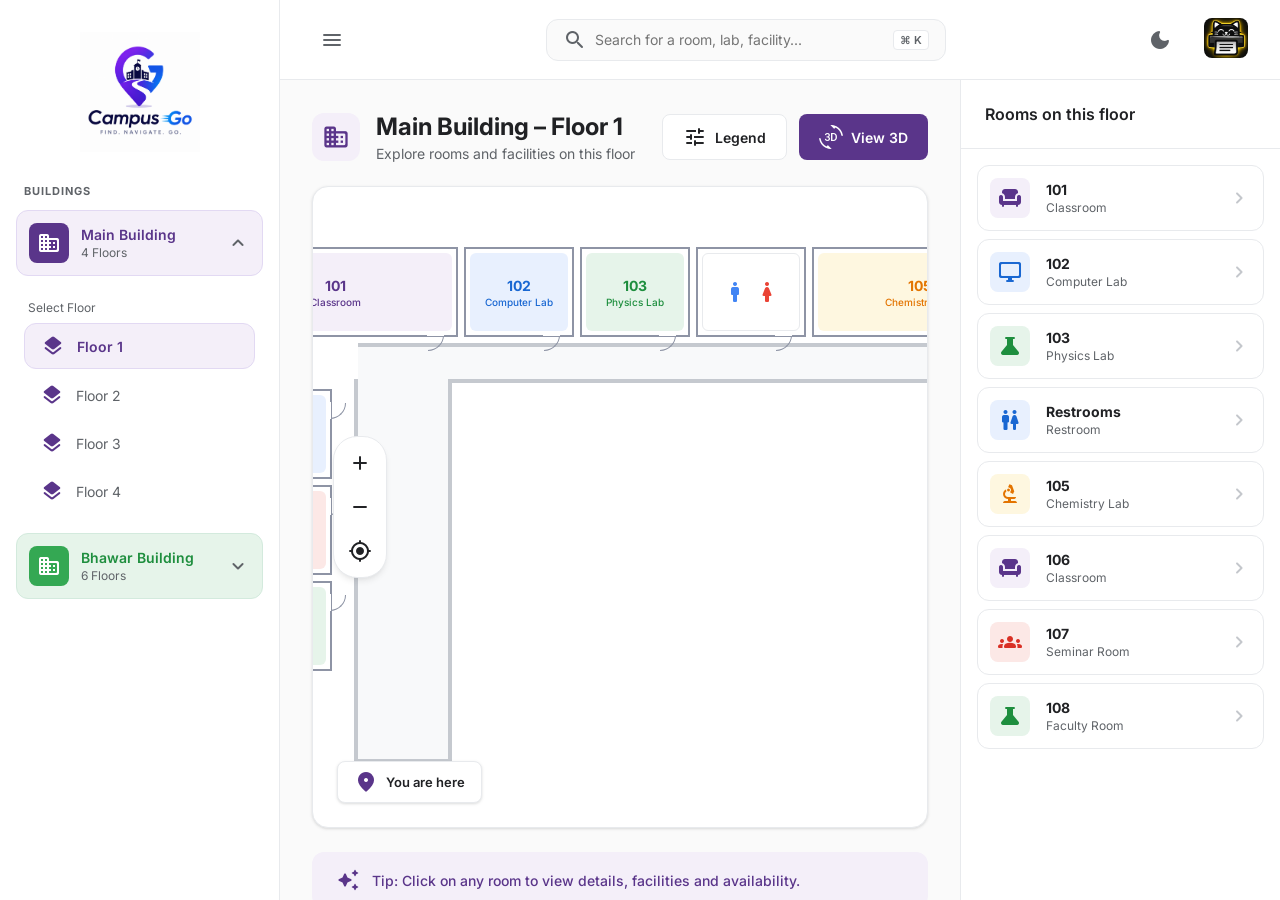
==== commit 64ff1e87: "Update codebase" ====
--- a/index.html
+++ b/index.html
@@ -859,53 +859,137 @@
 
           <!-- View 2: Report an Issue Flow (Hidden by default) -->
           <section id="view-report" class="view-section">
-            <!-- Reuse previous report form structure -->
-            <div class="report-header">
-              <button id="btn-back" class="icon-button back-btn">
-                <span class="material-icons-round">arrow_back</span>
+            <div class="report-page-header">
+              <div class="report-title-area">
+                <button id="btn-back" class="icon-button back-btn" style="margin-right: 16px;">
+                  <span class="material-icons-round">arrow_back</span>
+                </button>
+                <div>
+                  <h2>Report / Update Room</h2>
+                  <p class="subtitle">Help others by updating the status or reporting an issue.</p>
+                </div>
+              </div>
+              <button id="btn-change-room" class="btn btn-outline" onclick="document.getElementById('btn-back').click()">
+                <span class="material-icons-round">edit_square</span> Change Room
               </button>
-              <div class="report-header-content">
-                <div class="breadcrumb"><span id="bc-building">Main Building</span> &gt; <span id="bc-floor">Floor 1</span> &gt; <span id="bc-room">102 Computer Lab</span></div>
-                <h2 id="report-room-title">102 Computer Lab</h2>
-              </div>
-              <div class="header-controls">
-                <div class="occupancy-container">
-                  <button class="btn-status vacant active" id="btn-vacant">Vacant</button>
-                  <button class="btn-status occupied" id="btn-occupied">Occupied</button>
-                </div>
-                <div class="issue-toggle-container">
-                  <span class="toggle-label">Is there an issue?</span>
-                  <label class="switch">
-                    <input type="checkbox" id="issue-toggle">
-                    <span class="slider round"></span>
+            </div>
+
+            <div class="room-breadcrumbs">
+              <div class="breadcrumb-pill">
+                <div class="pill-icon bg-purple-light"><span class="material-icons-round text-purple">business</span></div>
+                <div class="pill-text">
+                  <div class="pill-title" id="bc-building">Main Building</div>
+                  <div class="pill-subtitle" id="bc-floor">Floor 2</div>
+                </div>
+              </div>
+              <span class="material-icons-round breadcrumb-arrow">chevron_right</span>
+              <div class="breadcrumb-pill">
+                <div class="pill-icon bg-blue-light"><span class="material-icons-round text-blue" id="bc-icon">desktop_windows</span></div>
+                <div class="pill-text">
+                  <div class="pill-title" id="bc-room">Room 203</div>
+                  <div class="pill-subtitle" id="bc-room-type">Computer Lab</div>
+                </div>
+              </div>
+            </div>
+
+            <div id="issue-form-container" class="issue-form-container">
+              <div class="issue-section">
+                <h3>1. Update Room Status</h3>
+                <div class="status-cards-container">
+                  <label class="status-card occupied-card">
+                    <input type="radio" name="room-status" value="occupied" id="radio-occupied">
+                    <div class="status-card-content">
+                      <span class="material-icons-round status-icon text-pink">schedule</span>
+                      <div class="status-text">
+                        <div class="status-title">Occupied</div>
+                        <div class="status-desc">Class is going on</div>
+                      </div>
+                      <div class="radio-circle"></div>
+                    </div>
                   </label>
-                </div>
-              </div>
-            </div>
-
-            <div id="issue-form-container" class="issue-form-container disabled">
+                  <label class="status-card vacant-card">
+                    <input type="radio" name="room-status" value="vacant" id="radio-vacant" checked>
+                    <div class="status-card-content">
+                      <span class="material-icons-round status-icon text-green">check_circle</span>
+                      <div class="status-text">
+                        <div class="status-title">Vacant</div>
+                        <div class="status-desc">Room is empty and available</div>
+                      </div>
+                      <div class="radio-circle"></div>
+                    </div>
+                  </label>
+                  <label class="status-card issue-card-status">
+                    <input type="radio" name="room-status" value="issue" id="radio-issue">
+                    <div class="status-card-content">
+                      <span class="material-icons-round status-icon text-yellow">warning_amber</span>
+                      <div class="status-text">
+                        <div class="status-title">Issue / Not Working</div>
+                        <div class="status-desc">There is an issue in the room</div>
+                      </div>
+                      <div class="radio-circle"></div>
+                    </div>
+                  </label>
+                </div>
+              </div>
+
+              <div class="issue-section" id="section-select-issue">
+                <h3>2. Select Issue <span class="subtitle-inline">(Select all that apply)</span></h3>
+                <div class="issue-grid horizontal-grid">
+                  <div class="issue-card" data-issue="Computer">
+                    <div class="issue-card-left">
+                      <div class="issue-icon-wrap bg-purple-light"><span class="material-icons-round text-purple">desktop_windows</span></div>
+                      <span class="issue-name">Computer not working</span>
+                    </div>
+                    <div class="checkbox-square"></div>
+                  </div>
+                  <div class="issue-card" data-issue="Projector">
+                    <div class="issue-card-left">
+                      <div class="issue-icon-wrap bg-purple-light"><span class="material-icons-round text-purple">videocam</span></div>
+                      <span class="issue-name">Projector not working</span>
+                    </div>
+                    <div class="checkbox-square"></div>
+                  </div>
+                  <div class="issue-card" data-issue="Login Error">
+                    <div class="issue-card-left">
+                      <div class="issue-icon-wrap bg-purple-light"><span class="material-icons-round text-purple">vpn_key</span></div>
+                      <span class="issue-name">Computer login error</span>
+                    </div>
+                    <div class="checkbox-square"></div>
+                  </div>
+                  <div class="issue-card" data-issue="AC">
+                    <div class="issue-card-left">
+                      <div class="issue-icon-wrap bg-purple-light"><span class="material-icons-round text-purple">ac_unit</span></div>
+                      <span class="issue-name">AC not working</span>
+                    </div>
+                    <div class="checkbox-square"></div>
+                  </div>
+                  <div class="issue-card" data-issue="Fan">
+                    <div class="issue-card-left">
+                      <div class="issue-icon-wrap bg-purple-light"><span class="material-icons-round text-purple">mode_fan</span></div>
+                      <span class="issue-name">Fan issue</span>
+                    </div>
+                    <div class="checkbox-square"></div>
+                  </div>
+                  <div class="issue-card" data-issue="Custom">
+                    <div class="issue-card-left">
+                      <div class="issue-icon-wrap bg-purple-light"><span class="material-icons-round text-purple">more_horiz</span></div>
+                      <span class="issue-name">Other (Custom issue)</span>
+                    </div>
+                    <div class="checkbox-square"></div>
+                  </div>
+                </div>
+              </div>
+
               <div class="issue-section">
-                <h3>What seems to be the problem?</h3>
-                <p class="section-desc">Select all that apply</p>
-                <div class="issue-grid">
-                  <div class="issue-card" data-issue="Computer"><span class="material-icons-round issue-icon">desktop_windows</span><span class="issue-name">Computer</span></div>
-                  <div class="issue-card" data-issue="Projector"><span class="material-icons-round issue-icon">videocam</span><span class="issue-name">Projector</span></div>
-                  <div class="issue-card" data-issue="Login Error"><span class="material-icons-round issue-icon">vpn_key</span><span class="issue-name">Login Error</span></div>
-                  <div class="issue-card" data-issue="AC"><span class="material-icons-round issue-icon">ac_unit</span><span class="issue-name">AC</span></div>
-                  <div class="issue-card" data-issue="Fan"><span class="material-icons-round issue-icon">mode_fan</span><span class="issue-name">Fan</span></div>
-                  <div class="issue-card" data-issue="Custom"><span class="material-icons-round issue-icon">build</span><span class="issue-name">Custom Issue</span></div>
-                </div>
-              </div>
-              <div class="issue-section">
-                <h3>Additional Details</h3>
+                <h3>3. Additional Details <span class="subtitle-inline">(Optional)</span></h3>
                 <div class="textarea-wrapper">
-                  <textarea id="issue-details" placeholder="Please describe the issue..." maxlength="300"></textarea>
+                  <textarea id="issue-details" placeholder="Add any additional details..." maxlength="300"></textarea>
                   <div class="char-counter"><span id="char-count">0</span>/300</div>
                 </div>
               </div>
               <div class="form-actions">
                 <button id="btn-cancel" class="btn btn-outline">Cancel</button>
-                <button id="btn-submit" class="btn btn-primary" disabled>Submit Report</button>
+                <button id="btn-submit" class="btn btn-primary">Submit Report</button>
               </div>
             </div>
           </section>
--- a/styles.css
+++ b/styles.css
@@ -1341,6 +1341,63 @@
 
 .sidebar-overlay { display: none; }
 
+/* --- New Report View Styles --- */
+.report-page-header { display: flex; justify-content: space-between; align-items: flex-start; margin-bottom: 24px; }
+.report-title-area { display: flex; align-items: center; }
+.report-title-area h2 { font-size: 24px; font-weight: 700; color: #111827; margin-bottom: 4px; }
+.report-title-area .subtitle { color: #6B7280; font-size: 14px; margin: 0; }
+[data-theme="dark"] .report-title-area h2 { color: #F9FAFB; }
+[data-theme="dark"] .report-title-area .subtitle { color: #9CA3AF; }
+
+.room-breadcrumbs { display: flex; align-items: center; background: var(--surface-color); padding: 16px; border-radius: 12px; border: 1px solid var(--border-color); margin-bottom: 32px; gap: 16px; }
+.breadcrumb-pill { display: flex; align-items: center; background: #F9FAFB; padding: 12px 24px 12px 12px; border-radius: 8px; flex: 1; }
+[data-theme="dark"] .breadcrumb-pill { background: #1F2937; }
+.pill-icon { width: 40px; height: 40px; border-radius: 8px; display: flex; align-items: center; justify-content: center; margin-right: 16px; }
+.pill-title { font-weight: 600; font-size: 15px; color: var(--text-primary); }
+.pill-subtitle { font-size: 13px; color: var(--text-secondary); }
+.breadcrumb-arrow { color: #9CA3AF; font-size: 24px; }
+
+.status-cards-container { display: flex; gap: 16px; margin-bottom: 32px; }
+.status-card { flex: 1; position: relative; cursor: pointer; }
+.status-card input { position: absolute; opacity: 0; cursor: pointer; }
+.status-card-content { border: 2px solid var(--border-color); border-radius: 12px; padding: 20px; display: flex; align-items: center; background: var(--surface-color); transition: all 0.2s; }
+.status-card:hover .status-card-content { background: #F9FAFB; }
+[data-theme="dark"] .status-card:hover .status-card-content { background: #1F2937; }
+
+/* Status Colors */
+.vacant-card input:checked ~ .status-card-content { border-color: var(--brand-green); background: var(--bg-green-light); }
+.occupied-card input:checked ~ .status-card-content { border-color: var(--brand-pink); background: var(--bg-pink-light); }
+.issue-card-status input:checked ~ .status-card-content { border-color: var(--brand-yellow); background: var(--bg-yellow-light); }
+
+.status-icon { font-size: 32px; margin-right: 16px; }
+.status-text { flex: 1; }
+.status-title { font-weight: 600; font-size: 16px; color: var(--text-primary); margin-bottom: 4px; }
+.status-desc { font-size: 13px; color: var(--text-secondary); }
+
+/* Radio Circle */
+.radio-circle { width: 24px; height: 24px; border: 2px solid #D1D5DB; border-radius: 50%; display: flex; align-items: center; justify-content: center; margin-left: 16px; }
+.vacant-card input:checked ~ .status-card-content .radio-circle { border-color: var(--brand-green); background: var(--brand-green); }
+.occupied-card input:checked ~ .status-card-content .radio-circle { border-color: var(--brand-pink); background: var(--brand-pink); }
+.issue-card-status input:checked ~ .status-card-content .radio-circle { border-color: var(--brand-yellow); background: var(--brand-yellow); }
+
+.vacant-card input:checked ~ .status-card-content .radio-circle::after,
+.occupied-card input:checked ~ .status-card-content .radio-circle::after,
+.issue-card-status input:checked ~ .status-card-content .radio-circle::after { content: ''; width: 10px; height: 10px; background: white; border-radius: 50%; }
+
+/* Subtitle Inline */
+.subtitle-inline { font-size: 14px; color: var(--text-secondary); font-weight: 400; margin-left: 8px; }
+
+/* Horizontal Issue Grid */
+.horizontal-grid { grid-template-columns: repeat(2, 1fr); gap: 16px; }
+.horizontal-grid .issue-card { flex-direction: row; justify-content: space-between; align-items: center; padding: 16px 20px; }
+.horizontal-grid .issue-card:hover { border-color: var(--brand-purple); background: var(--surface-color); box-shadow: 0 2px 8px rgba(90, 53, 138, 0.1); }
+.issue-card-left { display: flex; align-items: center; }
+.issue-icon-wrap { width: 40px; height: 40px; border-radius: 8px; display: flex; align-items: center; justify-content: center; margin-right: 16px; }
+.checkbox-square { width: 20px; height: 20px; border: 2px solid #D1D5DB; border-radius: 4px; display: flex; align-items: center; justify-content: center; }
+.issue-card.selected .checkbox-square { background: var(--brand-purple); border-color: var(--brand-purple); }
+.issue-card.selected .checkbox-square::after { content: '✓'; color: white; font-size: 14px; font-weight: bold; }
+
+
 @media (max-width: 1024px) {
   .right-panel { display: none; }
 }
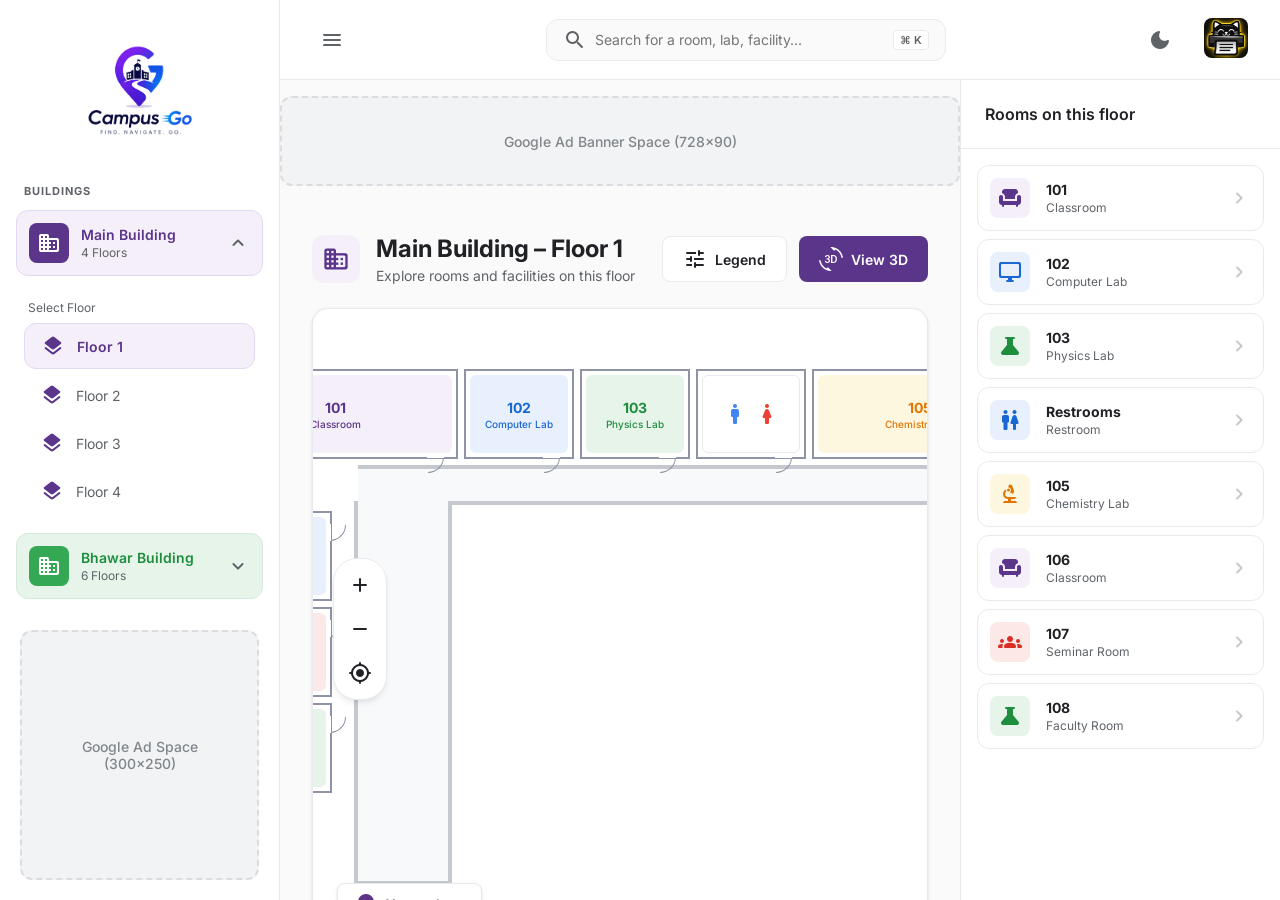
==== commit c6ca2f4d: "Update campus map: add lab labels, faculty view, stairs, fix room numbering and ad banner layout" ====
--- a/index.html
+++ b/index.html
@@ -101,6 +101,10 @@
           </div>
         </div>
       </div>
+      <!-- Sidebar Ad Placeholder -->
+      <div class="ad-placeholder sidebar-ad">
+        <span>Google Ad Space<br>(300x250)</span>
+      </div>
     </aside>
 
     <div class="main-wrapper">
@@ -127,6 +131,12 @@
       <div class="content-wrapper">
         <!-- Main Dashboard Area -->
         <main class="main-content">
+          <!-- Banner Ad Placeholder -->
+          <div class="ad-placeholder banner-ad">
+            <span>Google Ad Banner Space (728x90)</span>
+          </div>
+          
+          <div class="views-container">
           <!-- View 1: Floor Map Layout -->
           <section id="view-map" class="view-section active">
             <div class="view-header">
@@ -163,16 +173,16 @@
                 <div class="hallway bhawar-hallway-v"></div>
 
                 <!-- Row 1 -->
-                <div class="room" id="b-031" data-room-name="B-031">
+                <div class="room" id="b-023" data-room-name="B-023">
                   <div class="door-x door-b"></div>
                   <div class="room-inner room-purple">
-                    <span class="room-label">B-031</span>
-                  </div>
-                </div>
-                <div class="room" id="b-030" data-room-name="B-030">
+                    <span class="room-label">B-023</span>
+                  </div>
+                </div>
+                <div class="room" id="b-024" data-room-name="B-024">
                   <div class="door-x door-b"></div>
                   <div class="room-inner room-blue">
-                    <span class="room-label">B-030</span>
+                    <span class="room-label">B-024</span>
                   </div>
                 </div>
                 <div class="room" id="b-washroom-1" data-room-name="Washroom">
@@ -182,16 +192,16 @@
                   <span class="material-icons-round icon-red">woman</span>
                   </div>
                 </div>
-                <div class="room" id="b-029" data-room-name="B-029">
+                <div class="room" id="b-025" data-room-name="B-025">
                   <div class="door-x door-b"></div>
                   <div class="room-inner room-green">
-                    <span class="room-label">B-029</span>
-                  </div>
-                </div>
-                <div class="room" id="b-028" data-room-name="B-028">
+                    <span class="room-label">B-025</span>
+                  </div>
+                </div>
+                <div class="room" id="b-026" data-room-name="B-026">
                   <div class="door-x door-b"></div>
                   <div class="room-inner room-yellow">
-                    <span class="room-label">B-028</span>
+                    <span class="room-label">B-026</span>
                   </div>
                 </div>
                 <div class="room" id="b-027" data-room-name="B-027">
@@ -200,10 +210,10 @@
                     <span class="room-label">B-027</span>
                   </div>
                 </div>
-                <div class="room" id="b-026" data-room-name="B-026">
+                <div class="room" id="b-028" data-room-name="B-028">
                   <div class="door-x door-b"></div>
                   <div class="room-inner room-purple">
-                    <span class="room-label">B-026</span>
+                    <span class="room-label">B-028</span>
                   </div>
                 </div>
 
@@ -219,6 +229,10 @@
                   <div class="room-inner room-green">
                     <span class="room-label">LH-7</span>
                   </div>
+                </div>
+                <div class="room" id="b-stairs-lh" data-room-name="Stairs">
+                  <div class="door-x door-t"></div>
+                  <div class="room-inner room-neutral"><span class="material-icons-round">stairs</span></div>
                 </div>
                 <div class="room" id="b-lh6" data-room-name="LH-6">
                   <div class="door-x door-t"></div>
@@ -306,13 +320,13 @@
                 <div class="hallway bhawar-hallway-1-v"></div>
 
                 <!-- Row 1 -->
-                <div class="room" id="b1-122" data-room-name="B-122">
-                  <div class="door-x door-b"></div>
-                  <div class="room-inner room-purple"><span class="room-label">B-122</span></div>
-                </div>
                 <div class="room" id="b1-123" data-room-name="B-123">
                   <div class="door-x door-b"></div>
-                  <div class="room-inner room-blue"><span class="room-label">B-123</span></div>
+                  <div class="room-inner room-purple"><span class="room-label">B-123</span></div>
+                </div>
+                <div class="room" id="b1-124" data-room-name="B-124">
+                  <div class="door-x door-b"></div>
+                  <div class="room-inner room-blue"><span class="room-label">B-124</span></div>
                 </div>
                 <div class="room" id="b1-washroom-1" data-room-name="Washroom">
                   <div class="door-x door-b"></div>
@@ -321,10 +335,7 @@
                     <span class="material-icons-round icon-red">woman</span>
                   </div>
                 </div>
-                <div class="room" id="b1-124" data-room-name="B-124">
-                  <div class="door-x door-b"></div>
-                  <div class="room-inner room-green"><span class="room-label">B-124</span></div>
-                </div>
+
                 <div class="room" id="b1-125" data-room-name="B-125">
                   <div class="door-x door-b"></div>
                   <div class="room-inner room-yellow"><span class="room-label">B-125</span></div>
@@ -337,9 +348,12 @@
                   <div class="door-x door-b"></div>
                   <div class="room-inner room-purple"><span class="room-label">B-127</span></div>
                 </div>
-                <div class="room" id="b1-128" data-room-name="B-128">
-                  <div class="door-x door-b"></div>
-                  <div class="room-inner room-blue"><span class="room-label">B-128</span></div>
+                <div class="room" id="b1-128" data-room-name="B-128 Computer Lab">
+                  <div class="door-x door-b"></div>
+                  <div class="room-inner room-blue">
+                    <span class="room-label">B-128</span>
+                    <span class="room-type">Computer Lab</span>
+                  </div>
                 </div>
 
                 <!-- Row 3 -->
@@ -350,6 +364,10 @@
                 <div class="room" id="b1-lh15" data-room-name="LH-15">
                   <div class="door-x door-t"></div>
                   <div class="room-inner room-yellow"><span class="room-label">LH-15</span></div>
+                </div>
+                <div class="room" id="b1-stairs-lh" data-room-name="Stairs">
+                  <div class="door-x door-t"></div>
+                  <div class="room-inner room-neutral"><span class="material-icons-round">stairs</span></div>
                 </div>
                 <div class="room" id="b1-lh14" data-room-name="LH-14">
                   <div class="door-x door-t"></div>
@@ -400,9 +418,12 @@
                   <div class="door-x door-r"></div>
                   <div class="room-inner room-purple"><span class="room-label">LH-11</span></div>
                 </div>
-                <div class="room" id="b1-104" data-room-name="B-104">
-                  <div class="door-x door-l"></div>
-                  <div class="room-inner room-blue"><span class="room-label">B-104</span></div>
+                <div class="room" id="b1-104" data-room-name="B-104 Computer Lab">
+                  <div class="door-x door-l"></div>
+                  <div class="room-inner room-blue">
+                    <span class="room-label">B-104</span>
+                    <span class="room-type">Computer Lab</span>
+                  </div>
                 </div>
 
                 <!-- Row 7 -->
@@ -425,13 +446,19 @@
                   <div class="door-x door-b"></div>
                   <div class="room-inner room-purple"><span class="room-label">B-225</span></div>
                 </div>
-                <div class="room" id="b2-226" data-room-name="B-226">
-                  <div class="door-x door-b"></div>
-                  <div class="room-inner room-blue"><span class="room-label">B-226</span></div>
-                </div>
-                <div class="room" id="b2-227" data-room-name="B-227">
-                  <div class="door-x door-b"></div>
-                  <div class="room-inner room-green"><span class="room-label">B-227</span></div>
+                <div class="room" id="b2-226" data-room-name="B-226 Computer Lab">
+                  <div class="door-x door-b"></div>
+                  <div class="room-inner room-blue">
+                    <span class="room-label">B-226</span>
+                    <span class="room-type">Computer Lab</span>
+                  </div>
+                </div>
+                <div class="room" id="b2-227" data-room-name="B-227 Computer Lab">
+                  <div class="door-x door-b"></div>
+                  <div class="room-inner room-green">
+                    <span class="room-label">B-227</span>
+                    <span class="room-type">Computer Lab</span>
+                  </div>
                 </div>
                 <div class="room" id="b2-228" data-room-name="B-228">
                   <div class="door-x door-b"></div>
@@ -478,9 +505,12 @@
                   <div class="door-x door-r"></div>
                   <div class="room-inner room-yellow"><span class="room-label">LH-20</span></div>
                 </div>
-                <div class="room" id="b2-203" data-room-name="B-203">
-                  <div class="door-x door-l"></div>
-                  <div class="room-inner room-pink"><span class="room-label">B-203</span></div>
+                <div class="room" id="b2-203" data-room-name="B-203 Chemistry Lab">
+                  <div class="door-x door-l"></div>
+                  <div class="room-inner room-pink">
+                    <span class="room-label">B-203</span>
+                    <span class="room-type">Chemistry Lab</span>
+                  </div>
                 </div>
 
                 <!-- Row 6 -->
@@ -488,9 +518,12 @@
                   <div class="door-x door-r"></div>
                   <div class="room-inner room-purple"><span class="room-label">LH-19</span></div>
                 </div>
-                <div class="room" id="b2-204" data-room-name="B-204">
-                  <div class="door-x door-l"></div>
-                  <div class="room-inner room-blue"><span class="room-label">B-204</span></div>
+                <div class="room" id="b2-204" data-room-name="B-204 Chemistry Lab">
+                  <div class="door-x door-l"></div>
+                  <div class="room-inner room-blue">
+                    <span class="room-label">B-204</span>
+                    <span class="room-type">Chemistry Lab</span>
+                  </div>
                 </div>
 
                 <!-- Row 7 -->
@@ -580,9 +613,12 @@
                   <div class="door-x door-r"></div>
                   <div class="room-inner room-purple"><span class="room-label">LH-27</span></div>
                 </div>
-                <div class="room" id="b3-304" data-room-name="B-304">
-                  <div class="door-x door-l"></div>
-                  <div class="room-inner room-blue"><span class="room-label">B-304</span></div>
+                <div class="room" id="b3-304" data-room-name="B-304 Physics Lab">
+                  <div class="door-x door-l"></div>
+                  <div class="room-inner room-blue">
+                    <span class="room-label">B-304</span>
+                    <span class="room-type">Physics Lab</span>
+                  </div>
                 </div>
 
                 <!-- Row 7 -->
@@ -642,13 +678,19 @@
                     <span class="room-label" style="font-size:12px;">Lift</span>
                   </div>
                 </div>
-                <div class="room" id="b4-lab3" data-room-name="Lab-3">
-                  <div class="door-x door-l"></div>
-                  <div class="room-inner room-blue"><span class="room-label">Lab-3</span></div>
-                </div>
-                <div class="room" id="b4-lab4" data-room-name="Lab-4">
-                  <div class="door-x door-l"></div>
-                  <div class="room-inner room-green"><span class="room-label">Lab-4</span></div>
+                <div class="room" id="b4-lab3" data-room-name="Lab-3 Computer Lab">
+                  <div class="door-x door-l"></div>
+                  <div class="room-inner room-blue">
+                    <span class="room-label">Lab-3</span>
+                    <span class="room-type">Computer Lab</span>
+                  </div>
+                </div>
+                <div class="room" id="b4-lab4" data-room-name="Lab-4 Computer Lab">
+                  <div class="door-x door-l"></div>
+                  <div class="room-inner room-green">
+                    <span class="room-label">Lab-4</span>
+                    <span class="room-type">Computer Lab</span>
+                  </div>
                 </div>
 
                 <!-- Row 4 -->
@@ -656,9 +698,12 @@
                   <div class="door-x door-r"></div>
                   <div class="room-inner room-neutral"><span class="material-icons-round">stairs</span></div>
                 </div>
-                <div class="room" id="b4-402" data-room-name="B-402 / Lab-2">
-                  <div class="door-x door-l"></div>
-                  <div class="room-inner room-purple"><span class="room-label">B-402 / Lab-2</span></div>
+                <div class="room" id="b4-402" data-room-name="B-402 / Lab-2 Computer Lab">
+                  <div class="door-x door-l"></div>
+                  <div class="room-inner room-purple">
+                    <span class="room-label">B-402 / Lab-2</span>
+                    <span class="room-type">Computer Lab</span>
+                  </div>
                 </div>
 
                 <!-- Row 5 -->
@@ -993,6 +1038,52 @@
               </div>
             </div>
           </section>
+
+          <!-- View 3: Faculty Area -->
+          <section id="view-faculty" class="view-section">
+            <div class="report-page-header">
+              <div class="report-title-area">
+                <button id="btn-back-faculty" class="icon-button back-btn" style="margin-right: 16px;">
+                  <span class="material-icons-round">arrow_back</span>
+                </button>
+                <div>
+                  <h2>Faculties's office</h2>
+                  <p class="subtitle">Directory of faculty members in this area</p>
+                </div>
+              </div>
+            </div>
+            <div class="faculty-list" style="display: grid; grid-template-columns: repeat(auto-fill, minmax(250px, 1fr)); gap: 16px; margin-top: 24px;">
+              <div class="faculty-card" style="padding: 20px; border: 1px solid var(--border-color); border-radius: var(--radius-md); background: var(--surface-color); display: flex; align-items: center; gap: 16px;">
+                <div style="width: 48px; height: 48px; background: var(--brand-purple-light); color: var(--brand-purple); border-radius: 50%; display: flex; align-items: center; justify-content: center; font-size: 20px; font-weight: bold;"></div>
+                <div style="flex: 1;">
+                  <div style="height: 16px; background-color: var(--color-neutral); border-radius: 4px; margin-bottom: 8px; width: 70%;"></div>
+                  <div style="height: 12px; background-color: var(--color-neutral); border-radius: 4px; width: 50%;"></div>
+                </div>
+              </div>
+              <div class="faculty-card" style="padding: 20px; border: 1px solid var(--border-color); border-radius: var(--radius-md); background: var(--surface-color); display: flex; align-items: center; gap: 16px;">
+                <div style="width: 48px; height: 48px; background: var(--bg-blue-light); color: var(--text-blue); border-radius: 50%; display: flex; align-items: center; justify-content: center; font-size: 20px; font-weight: bold;"></div>
+                <div style="flex: 1;">
+                  <div style="height: 16px; background-color: var(--color-neutral); border-radius: 4px; margin-bottom: 8px; width: 80%;"></div>
+                  <div style="height: 12px; background-color: var(--color-neutral); border-radius: 4px; width: 60%;"></div>
+                </div>
+              </div>
+              <div class="faculty-card" style="padding: 20px; border: 1px solid var(--border-color); border-radius: var(--radius-md); background: var(--surface-color); display: flex; align-items: center; gap: 16px;">
+                <div style="width: 48px; height: 48px; background: var(--bg-green-light); color: var(--text-green); border-radius: 50%; display: flex; align-items: center; justify-content: center; font-size: 20px; font-weight: bold;"></div>
+                <div style="flex: 1;">
+                  <div style="height: 16px; background-color: var(--color-neutral); border-radius: 4px; margin-bottom: 8px; width: 60%;"></div>
+                  <div style="height: 12px; background-color: var(--color-neutral); border-radius: 4px; width: 40%;"></div>
+                </div>
+              </div>
+              <div class="faculty-card" style="padding: 20px; border: 1px solid var(--border-color); border-radius: var(--radius-md); background: var(--surface-color); display: flex; align-items: center; gap: 16px;">
+                <div style="width: 48px; height: 48px; background: var(--bg-pink-light); color: var(--text-pink); border-radius: 50%; display: flex; align-items: center; justify-content: center; font-size: 20px; font-weight: bold;"></div>
+                <div style="flex: 1;">
+                  <div style="height: 16px; background-color: var(--color-neutral); border-radius: 4px; margin-bottom: 8px; width: 75%;"></div>
+                  <div style="height: 12px; background-color: var(--color-neutral); border-radius: 4px; width: 55%;"></div>
+                </div>
+              </div>
+            </div>
+          </section>
+          </div>
         </main>
 
         <!-- Right Side Panel: Rooms on this floor -->
--- a/styles.css
+++ b/styles.css
@@ -390,6 +390,14 @@
   flex: 1;
   position: relative;
   background-color: var(--bg-app);
+  display: flex;
+  flex-direction: column;
+}
+
+.views-container {
+  flex: 1;
+  position: relative;
+  overflow: hidden;
 }
 
 /* Right Panel */
@@ -862,17 +870,18 @@
 }
 
 /* Row 1 */
-#b-031 { grid-column: 2 / 3; grid-row: 1 / 2; }
-#b-030 { grid-column: 3 / 4; grid-row: 1 / 2; }
+#b-023 { grid-column: 2 / 3; grid-row: 1 / 2; }
+#b-024 { grid-column: 3 / 4; grid-row: 1 / 2; }
 #b-washroom-1 { grid-column: 4 / 5; grid-row: 1 / 2; height: 100px; align-self: end; }
-#b-029 { grid-column: 5 / 6; grid-row: 1 / 2; }
-#b-028 { grid-column: 6 / 7; grid-row: 1 / 2; }
+#b-025 { grid-column: 5 / 6; grid-row: 1 / 2; }
+#b-026 { grid-column: 6 / 7; grid-row: 1 / 2; }
 #b-027 { grid-column: 7 / 8; grid-row: 1 / 2; }
-#b-026 { grid-column: 8 / 9; grid-row: 1 / 2; }
+#b-028 { grid-column: 8 / 9; grid-row: 1 / 2; }
 
 /* Row 3 */
 #b-lh8 { grid-column: 2 / 3; grid-row: 3 / 4; }
 #b-lh7 { grid-column: 3 / 4; grid-row: 3 / 4; }
+#b-stairs-lh { grid-column: 4 / 5; grid-row: 3 / 4; }
 #b-lh6 { grid-column: 5 / 6; grid-row: 3 / 4; }
 #b-lh5 { grid-column: 6 / 7; grid-row: 3 / 4; }
 #b-lift { grid-column: 9 / 10; grid-row: 3 / 4; }
@@ -927,10 +936,9 @@
 }
 
 /* Floor 1 Rooms */
-#b1-122 { grid-column: 2 / 3; grid-row: 1 / 2; }
-#b1-123 { grid-column: 3 / 4; grid-row: 1 / 2; }
+#b1-123 { grid-column: 2 / 3; grid-row: 1 / 2; }
+#b1-124 { grid-column: 3 / 4; grid-row: 1 / 2; }
 #b1-washroom-1 { grid-column: 4 / 5; grid-row: 1 / 2; }
-#b1-124 { grid-column: 5 / 6; grid-row: 1 / 2; }
 #b1-125 { grid-column: 6 / 7; grid-row: 1 / 2; }
 #b1-126 { grid-column: 7 / 8; grid-row: 1 / 2; }
 #b1-127 { grid-column: 8 / 9; grid-row: 1 / 2; }
@@ -938,7 +946,8 @@
 
 #b1-lh16 { grid-column: 2 / 3; grid-row: 3 / 4; }
 #b1-lh15 { grid-column: 3 / 4; grid-row: 3 / 4; }
-#b1-lh14 { grid-column: 4 / 6; grid-row: 3 / 4; }
+#b1-stairs-lh { grid-column: 4 / 5; grid-row: 3 / 4; }
+#b1-lh14 { grid-column: 5 / 6; grid-row: 3 / 4; }
 #b1-lh13 { grid-column: 6 / 9; grid-row: 3 / 4; }
 #b1-stairs-top { grid-column: 9 / 10; grid-row: 3 / 4; }
 #b1-lift { grid-column: 10 / 11; grid-row: 3 / 4; }
@@ -1417,3 +1426,31 @@
   .map-container { padding: 16px; overflow-x: auto; align-items: flex-start; justify-content: flex-start; }
   .report-header { flex-direction: column; align-items: flex-start; }
 }
+
+/* --- AD PLACEHOLDERS --- */
+.ad-placeholder {
+  background-color: #f1f3f4;
+  border: 2px dashed #dadce0;
+  color: #80868b;
+  display: flex;
+  align-items: center;
+  justify-content: center;
+  text-align: center;
+  font-size: 14px;
+  font-weight: 500;
+  border-radius: var(--radius-md);
+  margin: 16px;
+}
+
+.sidebar-ad {
+  height: 250px;
+  margin: 20px;
+}
+
+.banner-ad {
+  height: 90px;
+  margin: 16px auto;
+  width: 100%;
+  max-width: 728px;
+  flex-shrink: 0;
+}
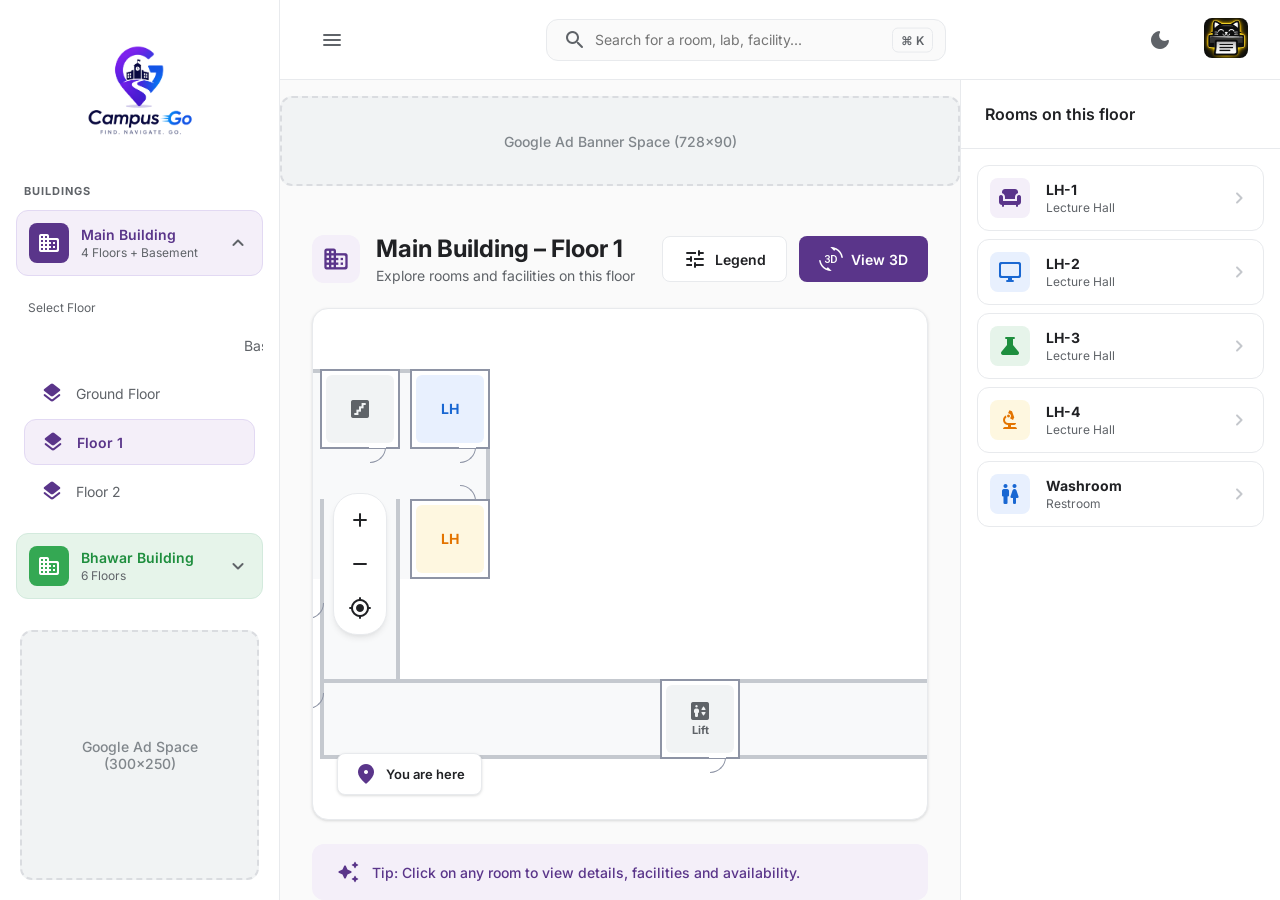
==== commit 096e9de2: "fix: add index.html redirect for GitHub Pages mobile access" ====
--- a/index.html
+++ b/index.html
@@ -3,1250 +3,24 @@
 <head>
   <meta charset="UTF-8">
   <meta name="viewport" content="width=device-width, initial-scale=1.0">
+  <meta http-equiv="refresh" content="0; url=floor.html">
   <title>Campus Go</title>
-  <link href="https://fonts.googleapis.com/css2?family=Inter:wght@400;500;600;700&display=swap" rel="stylesheet">
-  <link rel="stylesheet" href="styles.css">
-  <!-- Material Icons -->
-  <link href="https://fonts.googleapis.com/icon?family=Material+Icons+Round" rel="stylesheet">
+  <style>
+    body {
+      margin: 0;
+      font-family: 'Inter', sans-serif;
+      display: flex;
+      align-items: center;
+      justify-content: center;
+      min-height: 100vh;
+      background: #0f0f1a;
+      color: #fff;
+    }
+    a { color: #7c6cff; text-decoration: none; font-size: 1.1rem; }
+    a:hover { text-decoration: underline; }
+  </style>
 </head>
 <body>
-  <div class="sidebar-overlay" id="sidebar-overlay"></div>
-  <div class="app-container">
-    <!-- Left Navigation Sidebar -->
-    <aside class="sidebar" id="sidebar">
-      <div class="sidebar-header">
-        <div class="logo-container">
-          <img src="CampusGoLogo.png" alt="Campus Go Logo" class="main-logo">
-        </div>
-      </div>
-      <div class="sidebar-content">
-        <h2 class="nav-header">BUILDINGS</h2>
-        <div class="accordion">
-          <!-- Main Building Accordion -->
-          <div class="accordion-item active" id="main-building-accordion">
-            <button class="accordion-header building-card main-building-card">
-              <div class="building-icon-wrap main-building-icon">
-                <span class="material-icons-round">domain</span>
-              </div>
-              <div class="building-info">
-                <span class="building-name">Main Building</span>
-                <span class="building-floors">4 Floors</span>
-              </div>
-              <span class="material-icons-round chevron">expand_more</span>
-            </button>
-            <div class="accordion-body">
-              <div class="floor-list-title">Select Floor</div>
-              <ul class="floor-list" data-building="Main">
-                <li class="floor-item active" data-floor="1">
-                  <span class="material-icons-round floor-icon main-floor-icon">layers</span>
-                  Floor 1
-                </li>
-                <li class="floor-item" data-floor="2">
-                  <span class="material-icons-round floor-icon main-floor-icon">layers</span>
-                  Floor 2
-                </li>
-                <li class="floor-item" data-floor="3">
-                  <span class="material-icons-round floor-icon main-floor-icon">layers</span>
-                  Floor 3
-                </li>
-                <li class="floor-item" data-floor="4">
-                  <span class="material-icons-round floor-icon main-floor-icon">layers</span>
-                  Floor 4
-                </li>
-              </ul>
-            </div>
-          </div>
-          
-          <!-- Bhawar Building Accordion -->
-          <div class="accordion-item" id="bhawar-building-accordion">
-            <button class="accordion-header building-card bhawar-building-card">
-              <div class="building-icon-wrap bhawar-building-icon">
-                <span class="material-icons-round">business</span>
-              </div>
-              <div class="building-info">
-                <span class="building-name">Bhawar Building</span>
-                <span class="building-floors">6 Floors</span>
-              </div>
-              <span class="material-icons-round chevron">expand_more</span>
-            </button>
-            <div class="accordion-body">
-              <div class="floor-list-title">Select Floor</div>
-              <ul class="floor-list" data-building="Bhawar">
-                <li class="floor-item" data-floor="G">
-                  <span class="material-icons-round floor-icon bhawar-floor-icon">layers</span>
-                  Ground Floor
-                </li>
-                <li class="floor-item" data-floor="1">
-                  <span class="material-icons-round floor-icon bhawar-floor-icon">layers</span>
-                  Floor 1
-                </li>
-                <li class="floor-item" data-floor="2">
-                  <span class="material-icons-round floor-icon bhawar-floor-icon">layers</span>
-                  Floor 2
-                </li>
-                <li class="floor-item" data-floor="3">
-                  <span class="material-icons-round floor-icon bhawar-floor-icon">layers</span>
-                  Floor 3
-                </li>
-                <li class="floor-item" data-floor="4">
-                  <span class="material-icons-round floor-icon bhawar-floor-icon">layers</span>
-                  Floor 4
-                </li>
-                <li class="floor-item" data-floor="5">
-                  <span class="material-icons-round floor-icon bhawar-floor-icon">layers</span>
-                  Floor 5
-                </li>
-              </ul>
-            </div>
-          </div>
-        </div>
-      </div>
-      <!-- Sidebar Ad Placeholder -->
-      <div class="ad-placeholder sidebar-ad">
-        <span>Google Ad Space<br>(300x250)</span>
-      </div>
-    </aside>
-
-    <div class="main-wrapper">
-      <!-- Topbar -->
-      <header class="topbar">
-        <button id="mobile-menu-btn" class="icon-button mobile-only">
-          <span class="material-icons-round">menu</span>
-        </button>
-        <div class="search-container">
-          <span class="material-icons-round search-icon">search</span>
-          <input type="text" id="search-input" placeholder="Search for a room, lab, facility..." class="search-input">
-          <div class="search-shortcut">⌘ K</div>
-        </div>
-        <div class="topbar-actions">
-          <button id="theme-toggle" class="icon-button theme-toggle-btn" title="Toggle Dark/Light Mode">
-            <span class="material-icons-round">dark_mode</span>
-          </button>
-          <div class="partner-logo">
-            <img src="CopyKatlogo.jpeg" alt="CopyKat Logo" style="height: 40px; width: auto; border-radius: 8px;">
-          </div>
-        </div>
-      </header>
-
-      <div class="content-wrapper">
-        <!-- Main Dashboard Area -->
-        <main class="main-content">
-          <!-- Banner Ad Placeholder -->
-          <div class="ad-placeholder banner-ad">
-            <span>Google Ad Banner Space (728x90)</span>
-          </div>
-          
-          <div class="views-container">
-          <!-- View 1: Floor Map Layout -->
-          <section id="view-map" class="view-section active">
-            <div class="view-header">
-              <div class="header-title-row">
-                <div class="header-icon-wrap">
-                  <span class="material-icons-round">domain</span>
-                </div>
-                <div class="header-text">
-                  <h2 id="map-title">Main Building – Floor 1</h2>
-                  <p class="subtitle">Explore rooms and facilities on this floor</p>
-                </div>
-              </div>
-              <div class="header-buttons">
-                <button id="legend-btn" class="btn btn-outline btn-sm">
-                  <span class="material-icons-round">tune</span> Legend
-                </button>
-                <button id="view-3d-btn" class="btn btn-primary btn-sm">
-                  <span class="material-icons-round">3d_rotation</span> <span class="btn-text">View 3D</span>
-                </button>
-              </div>
-            </div>
-            
-            <div class="map-container">
-              <!-- Zoom Controls -->
-              <div class="map-controls">
-                <button id="zoom-in" class="control-btn"><span class="material-icons-round">add</span></button>
-                <button id="zoom-out" class="control-btn"><span class="material-icons-round">remove</span></button>
-                <button id="reset-zoom" class="control-btn"><span class="material-icons-round">my_location</span></button>
-              </div>
-
-              <!-- Bhawar Building Map (L shape from image) -->
-              <div class="floor-map bhawar-map hidden" id="bhawar-map">
-                <div class="hallway bhawar-hallway"></div>
-                <div class="hallway bhawar-hallway-v"></div>
-
-                <!-- Row 1 -->
-                <div class="room" id="b-023" data-room-name="B-023">
-                  <div class="door-x door-b"></div>
-                  <div class="room-inner room-purple">
-                    <span class="room-label">B-023</span>
-                  </div>
-                </div>
-                <div class="room" id="b-024" data-room-name="B-024">
-                  <div class="door-x door-b"></div>
-                  <div class="room-inner room-blue">
-                    <span class="room-label">B-024</span>
-                  </div>
-                </div>
-                <div class="room" id="b-washroom-1" data-room-name="Washroom">
-                  <div class="door-x door-b"></div>
-                  <div class="room-inner room-restroom">
-                    <span class="material-icons-round icon-blue">man</span>
-                  <span class="material-icons-round icon-red">woman</span>
-                  </div>
-                </div>
-                <div class="room" id="b-025" data-room-name="B-025">
-                  <div class="door-x door-b"></div>
-                  <div class="room-inner room-green">
-                    <span class="room-label">B-025</span>
-                  </div>
-                </div>
-                <div class="room" id="b-026" data-room-name="B-026">
-                  <div class="door-x door-b"></div>
-                  <div class="room-inner room-yellow">
-                    <span class="room-label">B-026</span>
-                  </div>
-                </div>
-                <div class="room" id="b-027" data-room-name="B-027">
-                  <div class="door-x door-b"></div>
-                  <div class="room-inner room-pink">
-                    <span class="room-label">B-027</span>
-                  </div>
-                </div>
-                <div class="room" id="b-028" data-room-name="B-028">
-                  <div class="door-x door-b"></div>
-                  <div class="room-inner room-purple">
-                    <span class="room-label">B-028</span>
-                  </div>
-                </div>
-
-                <!-- Row 3 -->
-                <div class="room" id="b-lh8" data-room-name="LH-8">
-                  <div class="door-x door-t"></div>
-                  <div class="room-inner room-blue">
-                    <span class="room-label">LH-8</span>
-                  </div>
-                </div>
-                <div class="room" id="b-lh7" data-room-name="LH-7">
-                  <div class="door-x door-t"></div>
-                  <div class="room-inner room-green">
-                    <span class="room-label">LH-7</span>
-                  </div>
-                </div>
-                <div class="room" id="b-stairs-lh" data-room-name="Stairs">
-                  <div class="door-x door-t"></div>
-                  <div class="room-inner room-neutral"><span class="material-icons-round">stairs</span></div>
-                </div>
-                <div class="room" id="b-lh6" data-room-name="LH-6">
-                  <div class="door-x door-t"></div>
-                  <div class="room-inner room-yellow">
-                    <span class="room-label">LH-6</span>
-                  </div>
-                </div>
-                <div class="room" id="b-lh5" data-room-name="LH-5">
-                  <div class="door-x door-t"></div>
-                  <div class="room-inner room-pink">
-                    <span class="room-label">LH-5</span>
-                  </div>
-                </div>
-                <div class="room" id="b-lift" data-room-name="Lift">
-                  <div class="door-x door-r"></div>
-                  <div class="room-inner room-neutral">
-                    <span class="material-icons-round">elevator</span>
-                  <span class="room-label" style="font-size:12px;">Lift</span>
-                  </div>
-                </div>
-                <div class="room" id="b-001" data-room-name="B-001">
-                  <div class="door-x door-l"></div>
-                  <div class="room-inner room-blue">
-                    <span class="room-label">B-001</span>
-                  </div>
-                </div>
-
-                <!-- Row 4 -->
-                <div class="room" id="b-stairs">
-                  <div class="door-x door-r"></div>
-                  <div class="room-inner room-neutral">
-                    <span class="material-icons-round">stairs</span>
-                  </div>
-                </div>
-                <div class="room" id="b-002" data-room-name="B-002">
-                  <div class="door-x door-l"></div>
-                  <div class="room-inner room-pink">
-                    <span class="room-label">B-002</span>
-                  </div>
-                </div>
-
-                <!-- Row 5 -->
-                <div class="room" id="b-lh4" data-room-name="LH-4">
-                  <div class="door-x door-r"></div>
-                  <div class="room-inner room-green">
-                    <span class="room-label">LH-4</span>
-                  </div>
-                </div>
-                <div class="room" id="b-003" data-room-name="B-003">
-                  <div class="door-x door-l"></div>
-                  <div class="room-inner room-green">
-                    <span class="room-label">B-003</span>
-                  </div>
-                </div>
-
-                <!-- Row 6 -->
-                <div class="room" id="b-004" data-room-name="B-004">
-                  <div class="door-x door-l"></div>
-                  <div class="room-inner room-yellow">
-                    <span class="room-label">B-004</span>
-                  </div>
-                </div>
-
-                <!-- Row 7 -->
-                <div class="room" id="b-lh3" data-room-name="LH-3">
-                  <div class="door-x door-r"></div>
-                  <div class="room-inner room-purple">
-                    <span class="room-label">LH-3</span>
-                  </div>
-                </div>
-
-                <!-- Row 8 -->
-                <div class="room" id="b-washroom-2" data-room-name="Washroom">
-                  <div class="door-x door-l"></div>
-                  <div class="room-inner room-restroom">
-                    <span class="material-icons-round icon-blue">man</span>
-                  <span class="material-icons-round icon-red">woman</span>
-                  </div>
-                </div>
-              </div>
-
-              <!-- Bhawar Building Map (Floor 1) -->
-              <div class="floor-map bhawar-map-1 hidden" id="bhawar-map-1">
-                <div class="hallway bhawar-hallway-1-h"></div>
-                <div class="hallway bhawar-hallway-1-v"></div>
-
-                <!-- Row 1 -->
-                <div class="room" id="b1-123" data-room-name="B-123">
-                  <div class="door-x door-b"></div>
-                  <div class="room-inner room-purple"><span class="room-label">B-123</span></div>
-                </div>
-                <div class="room" id="b1-124" data-room-name="B-124">
-                  <div class="door-x door-b"></div>
-                  <div class="room-inner room-blue"><span class="room-label">B-124</span></div>
-                </div>
-                <div class="room" id="b1-washroom-1" data-room-name="Washroom">
-                  <div class="door-x door-b"></div>
-                  <div class="room-inner room-restroom">
-                    <span class="material-icons-round icon-blue">man</span>
-                    <span class="material-icons-round icon-red">woman</span>
-                  </div>
-                </div>
-
-                <div class="room" id="b1-125" data-room-name="B-125">
-                  <div class="door-x door-b"></div>
-                  <div class="room-inner room-yellow"><span class="room-label">B-125</span></div>
-                </div>
-                <div class="room" id="b1-126" data-room-name="B-126">
-                  <div class="door-x door-b"></div>
-                  <div class="room-inner room-pink"><span class="room-label">B-126</span></div>
-                </div>
-                <div class="room" id="b1-127" data-room-name="B-127">
-                  <div class="door-x door-b"></div>
-                  <div class="room-inner room-purple"><span class="room-label">B-127</span></div>
-                </div>
-                <div class="room" id="b1-128" data-room-name="B-128 Computer Lab">
-                  <div class="door-x door-b"></div>
-                  <div class="room-inner room-blue">
-                    <span class="room-label">B-128</span>
-                    <span class="room-type">Computer Lab</span>
-                  </div>
-                </div>
-
-                <!-- Row 3 -->
-                <div class="room" id="b1-lh16" data-room-name="LH-16">
-                  <div class="door-x door-t"></div>
-                  <div class="room-inner room-green"><span class="room-label">LH-16</span></div>
-                </div>
-                <div class="room" id="b1-lh15" data-room-name="LH-15">
-                  <div class="door-x door-t"></div>
-                  <div class="room-inner room-yellow"><span class="room-label">LH-15</span></div>
-                </div>
-                <div class="room" id="b1-stairs-lh" data-room-name="Stairs">
-                  <div class="door-x door-t"></div>
-                  <div class="room-inner room-neutral"><span class="material-icons-round">stairs</span></div>
-                </div>
-                <div class="room" id="b1-lh14" data-room-name="LH-14">
-                  <div class="door-x door-t"></div>
-                  <div class="room-inner room-pink"><span class="room-label">LH-14</span></div>
-                </div>
-                <div class="room" id="b1-lh13" data-room-name="LH-13">
-                  <div class="door-x door-t"></div>
-                  <div class="room-inner room-purple"><span class="room-label">LH-13</span></div>
-                </div>
-                <div class="room" id="b1-stairs-top" data-room-name="Stairs">
-                  <div class="door-x door-r"></div>
-                  <div class="room-inner room-neutral"><span class="material-icons-round">stairs</span></div>
-                </div>
-                <div class="room" id="b1-lift" data-room-name="Lift">
-                  <div class="door-x door-r"></div>
-                  <div class="room-inner room-neutral">
-                    <span class="material-icons-round">elevator</span>
-                    <span class="room-label" style="font-size:12px;">Lift</span>
-                  </div>
-                </div>
-                <div class="room" id="b1-101" data-room-name="B-101">
-                  <div class="door-x door-l"></div>
-                  <div class="room-inner room-blue"><span class="room-label">B-101</span></div>
-                </div>
-
-                <!-- Row 4 -->
-                <div class="room" id="b1-stairs-bot" data-room-name="Stairs">
-                  <div class="door-x door-r"></div>
-                  <div class="room-inner room-neutral"><span class="material-icons-round">stairs</span></div>
-                </div>
-                <div class="room" id="b1-102" data-room-name="B-102">
-                  <div class="door-x door-l"></div>
-                  <div class="room-inner room-green"><span class="room-label">B-102</span></div>
-                </div>
-
-                <!-- Row 5 -->
-                <div class="room" id="b1-lh12" data-room-name="LH-12">
-                  <div class="door-x door-r"></div>
-                  <div class="room-inner room-yellow"><span class="room-label">LH-12</span></div>
-                </div>
-                <div class="room" id="b1-103" data-room-name="B-103">
-                  <div class="door-x door-l"></div>
-                  <div class="room-inner room-pink"><span class="room-label">B-103</span></div>
-                </div>
-
-                <!-- Row 6 -->
-                <div class="room" id="b1-lh11" data-room-name="LH-11">
-                  <div class="door-x door-r"></div>
-                  <div class="room-inner room-purple"><span class="room-label">LH-11</span></div>
-                </div>
-                <div class="room" id="b1-104" data-room-name="B-104 Computer Lab">
-                  <div class="door-x door-l"></div>
-                  <div class="room-inner room-blue">
-                    <span class="room-label">B-104</span>
-                    <span class="room-type">Computer Lab</span>
-                  </div>
-                </div>
-
-                <!-- Row 7 -->
-                <div class="room" id="b1-washroom-2" data-room-name="Washroom">
-                  <div class="door-x door-l"></div>
-                  <div class="room-inner room-restroom">
-                    <span class="material-icons-round icon-blue">man</span>
-                    <span class="material-icons-round icon-red">woman</span>
-                  </div>
-                </div>
-              </div>
-
-              <!-- Bhawar Building Map (Floor 2) -->
-              <div class="floor-map bhawar-map-2 hidden" id="bhawar-map-2">
-                <div class="hallway bhawar-hallway-2-h"></div>
-                <div class="hallway bhawar-hallway-2-v"></div>
-
-                <!-- Row 1 -->
-                <div class="room" id="b2-225" data-room-name="B-225">
-                  <div class="door-x door-b"></div>
-                  <div class="room-inner room-purple"><span class="room-label">B-225</span></div>
-                </div>
-                <div class="room" id="b2-226" data-room-name="B-226 Computer Lab">
-                  <div class="door-x door-b"></div>
-                  <div class="room-inner room-blue">
-                    <span class="room-label">B-226</span>
-                    <span class="room-type">Computer Lab</span>
-                  </div>
-                </div>
-                <div class="room" id="b2-227" data-room-name="B-227 Computer Lab">
-                  <div class="door-x door-b"></div>
-                  <div class="room-inner room-green">
-                    <span class="room-label">B-227</span>
-                    <span class="room-type">Computer Lab</span>
-                  </div>
-                </div>
-                <div class="room" id="b2-228" data-room-name="B-228">
-                  <div class="door-x door-b"></div>
-                  <div class="room-inner room-yellow"><span class="room-label">B-228</span></div>
-                </div>
-
-                <!-- Row 3 -->
-                <div class="room" id="b2-lh22" data-room-name="LH-22">
-                  <div class="door-x door-t"></div>
-                  <div class="room-inner room-pink"><span class="room-label">LH-22</span></div>
-                </div>
-                <div class="room" id="b2-lh21" data-room-name="LH-21">
-                  <div class="door-x door-t"></div>
-                  <div class="room-inner room-purple"><span class="room-label">LH-21</span></div>
-                </div>
-                <div class="room" id="b2-stairs-top" data-room-name="Stairs">
-                  <div class="door-x door-r"></div>
-                  <div class="room-inner room-neutral"><span class="material-icons-round">stairs</span></div>
-                </div>
-                <div class="room" id="b2-lift" data-room-name="Lift">
-                  <div class="door-x door-r"></div>
-                  <div class="room-inner room-neutral">
-                    <span class="material-icons-round">elevator</span>
-                    <span class="room-label" style="font-size:12px;">Lift</span>
-                  </div>
-                </div>
-                <div class="room" id="b2-201" data-room-name="B-201">
-                  <div class="door-x door-l"></div>
-                  <div class="room-inner room-blue"><span class="room-label">B-201</span></div>
-                </div>
-
-                <!-- Row 4 -->
-                <div class="room" id="b2-stairs-bot" data-room-name="Stairs">
-                  <div class="door-x door-r"></div>
-                  <div class="room-inner room-neutral"><span class="material-icons-round">stairs</span></div>
-                </div>
-                <div class="room" id="b2-202" data-room-name="B-202">
-                  <div class="door-x door-l"></div>
-                  <div class="room-inner room-green"><span class="room-label">B-202</span></div>
-                </div>
-
-                <!-- Row 5 -->
-                <div class="room" id="b2-lh20" data-room-name="LH-20">
-                  <div class="door-x door-r"></div>
-                  <div class="room-inner room-yellow"><span class="room-label">LH-20</span></div>
-                </div>
-                <div class="room" id="b2-203" data-room-name="B-203 Chemistry Lab">
-                  <div class="door-x door-l"></div>
-                  <div class="room-inner room-pink">
-                    <span class="room-label">B-203</span>
-                    <span class="room-type">Chemistry Lab</span>
-                  </div>
-                </div>
-
-                <!-- Row 6 -->
-                <div class="room" id="b2-lh19" data-room-name="LH-19">
-                  <div class="door-x door-r"></div>
-                  <div class="room-inner room-purple"><span class="room-label">LH-19</span></div>
-                </div>
-                <div class="room" id="b2-204" data-room-name="B-204 Chemistry Lab">
-                  <div class="door-x door-l"></div>
-                  <div class="room-inner room-blue">
-                    <span class="room-label">B-204</span>
-                    <span class="room-type">Chemistry Lab</span>
-                  </div>
-                </div>
-
-                <!-- Row 7 -->
-                <div class="room" id="b2-washroom" data-room-name="Washroom">
-                  <div class="door-x door-l"></div>
-                  <div class="room-inner room-restroom">
-                    <span class="material-icons-round icon-blue">man</span>
-                    <span class="material-icons-round icon-red">woman</span>
-                  </div>
-                </div>
-              </div>
-
-              <!-- Bhawar Building Map (Floor 3) -->
-              <div class="floor-map bhawar-map-3 hidden" id="bhawar-map-3">
-                <div class="hallway bhawar-hallway-3-h"></div>
-                <div class="hallway bhawar-hallway-3-v"></div>
-
-                <!-- Row 1 -->
-                <div class="room" id="b3-325" data-room-name="B-325">
-                  <div class="door-x door-b"></div>
-                  <div class="room-inner room-purple"><span class="room-label">B-325</span></div>
-                </div>
-                <div class="room" id="b3-326" data-room-name="B-326">
-                  <div class="door-x door-b"></div>
-                  <div class="room-inner room-blue"><span class="room-label">B-326</span></div>
-                </div>
-                <div class="room" id="b3-327" data-room-name="B-327">
-                  <div class="door-x door-b"></div>
-                  <div class="room-inner room-green"><span class="room-label">B-327</span></div>
-                </div>
-                <div class="room" id="b3-328" data-room-name="B-328">
-                  <div class="door-x door-b"></div>
-                  <div class="room-inner room-yellow"><span class="room-label">B-328</span></div>
-                </div>
-                <div class="room" id="b3-faculty" data-room-name="Faculty Area">
-                  <div class="door-x door-b"></div>
-                  <div class="room-inner room-pink"><span class="room-label">Faculty Area</span></div>
-                </div>
-
-                <!-- Row 3 -->
-                <div class="room" id="b3-lh30" data-room-name="LH-30">
-                  <div class="door-x door-t"></div>
-                  <div class="room-inner room-pink"><span class="room-label">LH-30</span></div>
-                </div>
-                <div class="room" id="b3-lh29" data-room-name="LH-29">
-                  <div class="door-x door-t"></div>
-                  <div class="room-inner room-purple"><span class="room-label">LH-29</span></div>
-                </div>
-                <div class="room" id="b3-stairs-top" data-room-name="Stairs">
-                  <div class="door-x door-r"></div>
-                  <div class="room-inner room-neutral"><span class="material-icons-round">stairs</span></div>
-                </div>
-                <div class="room" id="b3-lift" data-room-name="Lift">
-                  <div class="door-x door-r"></div>
-                  <div class="room-inner room-neutral">
-                    <span class="material-icons-round">elevator</span>
-                    <span class="room-label" style="font-size:12px;">Lift</span>
-                  </div>
-                </div>
-                <div class="room" id="b3-301" data-room-name="B-301">
-                  <div class="door-x door-l"></div>
-                  <div class="room-inner room-blue"><span class="room-label">B-301</span></div>
-                </div>
-
-                <!-- Row 4 -->
-                <div class="room" id="b3-stairs-bot" data-room-name="Stairs">
-                  <div class="door-x door-r"></div>
-                  <div class="room-inner room-neutral"><span class="material-icons-round">stairs</span></div>
-                </div>
-                <div class="room" id="b3-302" data-room-name="B-302">
-                  <div class="door-x door-l"></div>
-                  <div class="room-inner room-green"><span class="room-label">B-302</span></div>
-                </div>
-
-                <!-- Row 5 -->
-                <div class="room" id="b3-lh28" data-room-name="LH-28">
-                  <div class="door-x door-r"></div>
-                  <div class="room-inner room-yellow"><span class="room-label">LH-28</span></div>
-                </div>
-                <div class="room" id="b3-303" data-room-name="B-303">
-                  <div class="door-x door-l"></div>
-                  <div class="room-inner room-pink"><span class="room-label">B-303</span></div>
-                </div>
-
-                <!-- Row 6 -->
-                <div class="room" id="b3-lh27" data-room-name="LH-27">
-                  <div class="door-x door-r"></div>
-                  <div class="room-inner room-purple"><span class="room-label">LH-27</span></div>
-                </div>
-                <div class="room" id="b3-304" data-room-name="B-304 Physics Lab">
-                  <div class="door-x door-l"></div>
-                  <div class="room-inner room-blue">
-                    <span class="room-label">B-304</span>
-                    <span class="room-type">Physics Lab</span>
-                  </div>
-                </div>
-
-                <!-- Row 7 -->
-                <div class="room" id="b3-washroom" data-room-name="Washroom">
-                  <div class="door-x door-l"></div>
-                  <div class="room-inner room-restroom">
-                    <span class="material-icons-round icon-blue">man</span>
-                    <span class="material-icons-round icon-red">woman</span>
-                  </div>
-                </div>
-              </div>
-
-              <!-- Bhawar Building Map (Floor 4) -->
-              <div class="floor-map bhawar-map-4 hidden" id="bhawar-map-4">
-                <div class="hallway bhawar-hallway-4-h"></div>
-                <div class="hallway bhawar-hallway-4-v"></div>
-
-                <!-- Row 1 -->
-                <div class="room" id="b4-425" data-room-name="B-425">
-                  <div class="door-x door-b"></div>
-                  <div class="room-inner room-purple"><span class="room-label">B-425</span></div>
-                </div>
-                <div class="room" id="b4-426" data-room-name="B-426">
-                  <div class="door-x door-b"></div>
-                  <div class="room-inner room-blue"><span class="room-label">B-426</span></div>
-                </div>
-                <div class="room" id="b4-427" data-room-name="B-427">
-                  <div class="door-x door-b"></div>
-                  <div class="room-inner room-green"><span class="room-label">B-427</span></div>
-                </div>
-                <div class="room" id="b4-428" data-room-name="B-428">
-                  <div class="door-x door-b"></div>
-                  <div class="room-inner room-yellow"><span class="room-label">B-428</span></div>
-                </div>
-                <div class="room" id="b4-faculty" data-room-name="Faculty Area">
-                  <div class="door-x door-b"></div>
-                  <div class="room-inner room-pink"><span class="room-label">Faculty Area</span></div>
-                </div>
-
-                <!-- Row 3 -->
-                <div class="room" id="b4-lh38" data-room-name="LH-38">
-                  <div class="door-x door-t"></div>
-                  <div class="room-inner room-pink"><span class="room-label">LH-38</span></div>
-                </div>
-                <div class="room" id="b4-lh37" data-room-name="LH-37">
-                  <div class="door-x door-t"></div>
-                  <div class="room-inner room-purple"><span class="room-label">LH-37</span></div>
-                </div>
-                <div class="room" id="b4-stairs-top" data-room-name="Stair">
-                  <div class="door-x door-r"></div>
-                  <div class="room-inner room-neutral"><span class="material-icons-round">stairs</span></div>
-                </div>
-                <div class="room" id="b4-lift" data-room-name="Lift">
-                  <div class="door-x door-r"></div>
-                  <div class="room-inner room-neutral">
-                    <span class="material-icons-round">elevator</span>
-                    <span class="room-label" style="font-size:12px;">Lift</span>
-                  </div>
-                </div>
-                <div class="room" id="b4-lab3" data-room-name="Lab-3 Computer Lab">
-                  <div class="door-x door-l"></div>
-                  <div class="room-inner room-blue">
-                    <span class="room-label">Lab-3</span>
-                    <span class="room-type">Computer Lab</span>
-                  </div>
-                </div>
-                <div class="room" id="b4-lab4" data-room-name="Lab-4 Computer Lab">
-                  <div class="door-x door-l"></div>
-                  <div class="room-inner room-green">
-                    <span class="room-label">Lab-4</span>
-                    <span class="room-type">Computer Lab</span>
-                  </div>
-                </div>
-
-                <!-- Row 4 -->
-                <div class="room" id="b4-stairs-bot" data-room-name="Stair">
-                  <div class="door-x door-r"></div>
-                  <div class="room-inner room-neutral"><span class="material-icons-round">stairs</span></div>
-                </div>
-                <div class="room" id="b4-402" data-room-name="B-402 / Lab-2 Computer Lab">
-                  <div class="door-x door-l"></div>
-                  <div class="room-inner room-purple">
-                    <span class="room-label">B-402 / Lab-2</span>
-                    <span class="room-type">Computer Lab</span>
-                  </div>
-                </div>
-
-                <!-- Row 5 -->
-                <div class="room" id="b4-lh36" data-room-name="LH-36">
-                  <div class="door-x door-r"></div>
-                  <div class="room-inner room-yellow"><span class="room-label">LH-36</span></div>
-                </div>
-                <div class="room" id="b4-403" data-room-name="B-403">
-                  <div class="door-x door-l"></div>
-                  <div class="room-inner room-pink"><span class="room-label">B-403</span></div>
-                </div>
-
-                <!-- Row 6 -->
-                <div class="room" id="b4-lh35" data-room-name="LH-35">
-                  <div class="door-x door-r"></div>
-                  <div class="room-inner room-purple"><span class="room-label">LH-35</span></div>
-                </div>
-                <div class="room" id="b4-404" data-room-name="B-404">
-                  <div class="door-x door-l"></div>
-                  <div class="room-inner room-blue"><span class="room-label">B-404</span></div>
-                </div>
-
-                <!-- Row 7 -->
-                <div class="room" id="b4-washroom" data-room-name="Washroom">
-                  <div class="door-x door-l"></div>
-                  <div class="room-inner room-restroom">
-                    <span class="material-icons-round icon-blue">man</span>
-                    <span class="material-icons-round icon-red">woman</span>
-                  </div>
-                </div>
-              </div>
-
-              <!-- Bhawar Building Map (Floor 5) -->
-              <div class="floor-map bhawar-map-5 hidden" id="bhawar-map-5">
-                <div class="hallway bhawar-hallway-5-h"></div>
-                <div class="hallway bhawar-hallway-5-v"></div>
-
-                <!-- Row 1 -->
-                <div class="room" id="b5-525" data-room-name="B-525">
-                  <div class="door-x door-b"></div>
-                  <div class="room-inner room-purple"><span class="room-label">B-525</span></div>
-                </div>
-                <div class="room" id="b5-526" data-room-name="B-526">
-                  <div class="door-x door-b"></div>
-                  <div class="room-inner room-blue"><span class="room-label">B-526</span></div>
-                </div>
-                <div class="room" id="b5-527" data-room-name="B-527">
-                  <div class="door-x door-b"></div>
-                  <div class="room-inner room-green"><span class="room-label">B-527</span></div>
-                </div>
-                <div class="room" id="b5-528" data-room-name="B-528">
-                  <div class="door-x door-b"></div>
-                  <div class="room-inner room-yellow"><span class="room-label">B-528</span></div>
-                </div>
-                <div class="room" id="b5-faculty" data-room-name="Faculty Area">
-                  <div class="door-x door-b"></div>
-                  <div class="room-inner room-pink"><span class="room-label">Faculty Area</span></div>
-                </div>
-
-                <!-- Row 3 -->
-                <div class="room" id="b5-lh46" data-room-name="LH-46">
-                  <div class="door-x door-t"></div>
-                  <div class="room-inner room-pink"><span class="room-label">LH-46</span></div>
-                </div>
-                <div class="room" id="b5-lh45" data-room-name="LH-45">
-                  <div class="door-x door-t"></div>
-                  <div class="room-inner room-purple"><span class="room-label">LH-45</span></div>
-                </div>
-                <div class="room" id="b5-stairs-top" data-room-name="Stairs">
-                  <div class="door-x door-r"></div>
-                  <div class="room-inner room-neutral"><span class="material-icons-round">stairs</span></div>
-                </div>
-                <div class="room" id="b5-lift" data-room-name="Lift">
-                  <div class="door-x door-r"></div>
-                  <div class="room-inner room-neutral">
-                    <span class="material-icons-round">elevator</span>
-                    <span class="room-label" style="font-size:12px;">Lift</span>
-                  </div>
-                </div>
-                <div class="room" id="b5-501" data-room-name="B-501">
-                  <div class="door-x door-l"></div>
-                  <div class="room-inner room-blue"><span class="room-label">B-501</span></div>
-                </div>
-
-                <!-- Row 4 -->
-                <div class="room" id="b5-stairs-bot" data-room-name="Stairs">
-                  <div class="door-x door-r"></div>
-                  <div class="room-inner room-neutral"><span class="material-icons-round">stairs</span></div>
-                </div>
-                <div class="room" id="b5-502" data-room-name="B-502">
-                  <div class="door-x door-l"></div>
-                  <div class="room-inner room-green"><span class="room-label">B-502</span></div>
-                </div>
-
-                <!-- Row 5 -->
-                <div class="room" id="b5-lh44" data-room-name="LH-44">
-                  <div class="door-x door-r"></div>
-                  <div class="room-inner room-yellow"><span class="room-label">LH-44</span></div>
-                </div>
-                <div class="room" id="b5-503" data-room-name="B-503">
-                  <div class="door-x door-l"></div>
-                  <div class="room-inner room-pink"><span class="room-label">B-503</span></div>
-                </div>
-
-                <!-- Row 6 -->
-                <div class="room" id="b5-lh43" data-room-name="LH-43">
-                  <div class="door-x door-r"></div>
-                  <div class="room-inner room-purple"><span class="room-label">LH-43</span></div>
-                </div>
-                <div class="room" id="b5-504" data-room-name="B-504">
-                  <div class="door-x door-l"></div>
-                  <div class="room-inner room-blue"><span class="room-label">B-504</span></div>
-                </div>
-
-                <!-- Row 7 -->
-                <div class="room" id="b5-washroom" data-room-name="Washroom">
-                  <div class="door-x door-l"></div>
-                  <div class="room-inner room-restroom">
-                    <span class="material-icons-round icon-blue">man</span>
-                    <span class="material-icons-round icon-red">woman</span>
-                  </div>
-                </div>
-              </div>
-
-              <!-- Main Building Map (Inverted L) -->
-              <div class="floor-map main-map" id="main-map">
-                <div class="hallway main-hallway"></div>
-
-                <div class="room" id="m-room-101" data-room-name="101 Classroom">
-                  <div class="door-x door-b"></div>
-                  <div class="room-inner room-purple">
-                    <span class="room-label">101</span>
-                  <span class="room-type">Classroom</span>
-                  </div>
-                </div>
-                <div class="room" id="m-room-102" data-room-name="102 Computer Lab">
-                  <div class="door-x door-b"></div>
-                  <div class="room-inner room-blue">
-                    <span class="room-label">102</span>
-                  <span class="room-type">Computer Lab</span>
-                  </div>
-                </div>
-                <div class="room" id="m-room-103" data-room-name="103 Physics Lab">
-                  <div class="door-x door-b"></div>
-                  <div class="room-inner room-green">
-                    <span class="room-label">103</span>
-                  <span class="room-type">Physics Lab</span>
-                  </div>
-                </div>
-                <div class="room" id="m-room-restrooms" data-room-name="Restrooms">
-                  <div class="door-x door-b"></div>
-                  <div class="room-inner room-restroom">
-                    <span class="material-icons-round icon-blue">man</span>
-                  <span class="material-icons-round icon-red">woman</span>
-                  </div>
-                </div>
-
-                <div class="room" id="m-room-105" data-room-name="105 Chemistry Lab">
-                  <div class="door-x door-b"></div>
-                  <div class="room-inner room-yellow">
-                    <span class="room-label">105</span>
-                  <span class="room-type">Chemistry Lab</span>
-                  </div>
-                </div>
-                <div class="room" id="m-room-106" data-room-name="106 Classroom">
-                  <div class="door-x door-r"></div>
-                  <div class="room-inner room-blue">
-                    <span class="room-label">106</span>
-                  <span class="room-type">Classroom</span>
-                  </div>
-                </div>
-                <div class="room" id="m-room-107" data-room-name="107 Seminar Room">
-                  <div class="door-x door-r"></div>
-                  <div class="room-inner room-pink">
-                    <span class="room-label">107</span>
-                  <span class="room-type">Seminar Room</span>
-                  </div>
-                </div>
-                <div class="room" id="m-room-108" data-room-name="108 Faculty Room">
-                  <div class="door-x door-r"></div>
-                  <div class="room-inner room-green">
-                    <span class="room-label">108</span>
-                  <span class="room-type">Faculty Room</span>
-                  </div>
-                </div>
-              </div>
-
-              <div class="legend-badge">
-                <span class="material-icons-round">location_on</span> You are here
-              </div>
-            </div>
-
-            <div class="tip-bar">
-              <span class="material-icons-round">auto_awesome</span>
-              Tip: Click on any room to view details, facilities and availability.
-            </div>
-          </section>
-
-          <!-- View 2: Report an Issue Flow (Hidden by default) -->
-          <section id="view-report" class="view-section">
-            <div class="report-page-header">
-              <div class="report-title-area">
-                <button id="btn-back" class="icon-button back-btn" style="margin-right: 16px;">
-                  <span class="material-icons-round">arrow_back</span>
-                </button>
-                <div>
-                  <h2>Report / Update Room</h2>
-                  <p class="subtitle">Help others by updating the status or reporting an issue.</p>
-                </div>
-              </div>
-              <button id="btn-change-room" class="btn btn-outline" onclick="document.getElementById('btn-back').click()">
-                <span class="material-icons-round">edit_square</span> Change Room
-              </button>
-            </div>
-
-            <div class="room-breadcrumbs">
-              <div class="breadcrumb-pill">
-                <div class="pill-icon bg-purple-light"><span class="material-icons-round text-purple">business</span></div>
-                <div class="pill-text">
-                  <div class="pill-title" id="bc-building">Main Building</div>
-                  <div class="pill-subtitle" id="bc-floor">Floor 2</div>
-                </div>
-              </div>
-              <span class="material-icons-round breadcrumb-arrow">chevron_right</span>
-              <div class="breadcrumb-pill">
-                <div class="pill-icon bg-blue-light"><span class="material-icons-round text-blue" id="bc-icon">desktop_windows</span></div>
-                <div class="pill-text">
-                  <div class="pill-title" id="bc-room">Room 203</div>
-                  <div class="pill-subtitle" id="bc-room-type">Computer Lab</div>
-                </div>
-              </div>
-            </div>
-
-            <div id="issue-form-container" class="issue-form-container">
-              <div class="issue-section">
-                <h3>1. Update Room Status</h3>
-                <div class="status-cards-container">
-                  <label class="status-card occupied-card">
-                    <input type="radio" name="room-status" value="occupied" id="radio-occupied">
-                    <div class="status-card-content">
-                      <span class="material-icons-round status-icon text-pink">schedule</span>
-                      <div class="status-text">
-                        <div class="status-title">Occupied</div>
-                        <div class="status-desc">Class is going on</div>
-                      </div>
-                      <div class="radio-circle"></div>
-                    </div>
-                  </label>
-                  <label class="status-card vacant-card">
-                    <input type="radio" name="room-status" value="vacant" id="radio-vacant" checked>
-                    <div class="status-card-content">
-                      <span class="material-icons-round status-icon text-green">check_circle</span>
-                      <div class="status-text">
-                        <div class="status-title">Vacant</div>
-                        <div class="status-desc">Room is empty and available</div>
-                      </div>
-                      <div class="radio-circle"></div>
-                    </div>
-                  </label>
-                  <label class="status-card issue-card-status">
-                    <input type="radio" name="room-status" value="issue" id="radio-issue">
-                    <div class="status-card-content">
-                      <span class="material-icons-round status-icon text-yellow">warning_amber</span>
-                      <div class="status-text">
-                        <div class="status-title">Issue / Not Working</div>
-                        <div class="status-desc">There is an issue in the room</div>
-                      </div>
-                      <div class="radio-circle"></div>
-                    </div>
-                  </label>
-                </div>
-              </div>
-
-              <div class="issue-section" id="section-select-issue">
-                <h3>2. Select Issue <span class="subtitle-inline">(Select all that apply)</span></h3>
-                <div class="issue-grid horizontal-grid">
-                  <div class="issue-card" data-issue="Computer">
-                    <div class="issue-card-left">
-                      <div class="issue-icon-wrap bg-purple-light"><span class="material-icons-round text-purple">desktop_windows</span></div>
-                      <span class="issue-name">Computer not working</span>
-                    </div>
-                    <div class="checkbox-square"></div>
-                  </div>
-                  <div class="issue-card" data-issue="Projector">
-                    <div class="issue-card-left">
-                      <div class="issue-icon-wrap bg-purple-light"><span class="material-icons-round text-purple">videocam</span></div>
-                      <span class="issue-name">Projector not working</span>
-                    </div>
-                    <div class="checkbox-square"></div>
-                  </div>
-                  <div class="issue-card" data-issue="Login Error">
-                    <div class="issue-card-left">
-                      <div class="issue-icon-wrap bg-purple-light"><span class="material-icons-round text-purple">vpn_key</span></div>
-                      <span class="issue-name">Computer login error</span>
-                    </div>
-                    <div class="checkbox-square"></div>
-                  </div>
-                  <div class="issue-card" data-issue="AC">
-                    <div class="issue-card-left">
-                      <div class="issue-icon-wrap bg-purple-light"><span class="material-icons-round text-purple">ac_unit</span></div>
-                      <span class="issue-name">AC not working</span>
-                    </div>
-                    <div class="checkbox-square"></div>
-                  </div>
-                  <div class="issue-card" data-issue="Fan">
-                    <div class="issue-card-left">
-                      <div class="issue-icon-wrap bg-purple-light"><span class="material-icons-round text-purple">mode_fan</span></div>
-                      <span class="issue-name">Fan issue</span>
-                    </div>
-                    <div class="checkbox-square"></div>
-                  </div>
-                  <div class="issue-card" data-issue="Custom">
-                    <div class="issue-card-left">
-                      <div class="issue-icon-wrap bg-purple-light"><span class="material-icons-round text-purple">more_horiz</span></div>
-                      <span class="issue-name">Other (Custom issue)</span>
-                    </div>
-                    <div class="checkbox-square"></div>
-                  </div>
-                </div>
-              </div>
-
-              <div class="issue-section">
-                <h3>3. Additional Details <span class="subtitle-inline">(Optional)</span></h3>
-                <div class="textarea-wrapper">
-                  <textarea id="issue-details" placeholder="Add any additional details..." maxlength="300"></textarea>
-                  <div class="char-counter"><span id="char-count">0</span>/300</div>
-                </div>
-              </div>
-              <div class="form-actions">
-                <button id="btn-cancel" class="btn btn-outline">Cancel</button>
-                <button id="btn-submit" class="btn btn-primary">Submit Report</button>
-              </div>
-            </div>
-          </section>
-
-          <!-- View 3: Faculty Area -->
-          <section id="view-faculty" class="view-section">
-            <div class="report-page-header">
-              <div class="report-title-area">
-                <button id="btn-back-faculty" class="icon-button back-btn" style="margin-right: 16px;">
-                  <span class="material-icons-round">arrow_back</span>
-                </button>
-                <div>
-                  <h2>Faculties's office</h2>
-                  <p class="subtitle">Directory of faculty members in this area</p>
-                </div>
-              </div>
-            </div>
-            <div class="faculty-list" style="display: grid; grid-template-columns: repeat(auto-fill, minmax(250px, 1fr)); gap: 16px; margin-top: 24px;">
-              <div class="faculty-card" style="padding: 20px; border: 1px solid var(--border-color); border-radius: var(--radius-md); background: var(--surface-color); display: flex; align-items: center; gap: 16px;">
-                <div style="width: 48px; height: 48px; background: var(--brand-purple-light); color: var(--brand-purple); border-radius: 50%; display: flex; align-items: center; justify-content: center; font-size: 20px; font-weight: bold;"></div>
-                <div style="flex: 1;">
-                  <div style="height: 16px; background-color: var(--color-neutral); border-radius: 4px; margin-bottom: 8px; width: 70%;"></div>
-                  <div style="height: 12px; background-color: var(--color-neutral); border-radius: 4px; width: 50%;"></div>
-                </div>
-              </div>
-              <div class="faculty-card" style="padding: 20px; border: 1px solid var(--border-color); border-radius: var(--radius-md); background: var(--surface-color); display: flex; align-items: center; gap: 16px;">
-                <div style="width: 48px; height: 48px; background: var(--bg-blue-light); color: var(--text-blue); border-radius: 50%; display: flex; align-items: center; justify-content: center; font-size: 20px; font-weight: bold;"></div>
-                <div style="flex: 1;">
-                  <div style="height: 16px; background-color: var(--color-neutral); border-radius: 4px; margin-bottom: 8px; width: 80%;"></div>
-                  <div style="height: 12px; background-color: var(--color-neutral); border-radius: 4px; width: 60%;"></div>
-                </div>
-              </div>
-              <div class="faculty-card" style="padding: 20px; border: 1px solid var(--border-color); border-radius: var(--radius-md); background: var(--surface-color); display: flex; align-items: center; gap: 16px;">
-                <div style="width: 48px; height: 48px; background: var(--bg-green-light); color: var(--text-green); border-radius: 50%; display: flex; align-items: center; justify-content: center; font-size: 20px; font-weight: bold;"></div>
-                <div style="flex: 1;">
-                  <div style="height: 16px; background-color: var(--color-neutral); border-radius: 4px; margin-bottom: 8px; width: 60%;"></div>
-                  <div style="height: 12px; background-color: var(--color-neutral); border-radius: 4px; width: 40%;"></div>
-                </div>
-              </div>
-              <div class="faculty-card" style="padding: 20px; border: 1px solid var(--border-color); border-radius: var(--radius-md); background: var(--surface-color); display: flex; align-items: center; gap: 16px;">
-                <div style="width: 48px; height: 48px; background: var(--bg-pink-light); color: var(--text-pink); border-radius: 50%; display: flex; align-items: center; justify-content: center; font-size: 20px; font-weight: bold;"></div>
-                <div style="flex: 1;">
-                  <div style="height: 16px; background-color: var(--color-neutral); border-radius: 4px; margin-bottom: 8px; width: 75%;"></div>
-                  <div style="height: 12px; background-color: var(--color-neutral); border-radius: 4px; width: 55%;"></div>
-                </div>
-              </div>
-            </div>
-          </section>
-          </div>
-        </main>
-
-        <!-- Right Side Panel: Rooms on this floor -->
-        <aside class="right-panel">
-          <h3 class="panel-title">Rooms on this floor</h3>
-          <div class="room-list">
-            
-            <div class="room-list-item">
-              <div class="room-icon-box bg-purple-light">
-                <span class="material-icons-round text-purple">chair</span>
-              </div>
-              <div class="room-info">
-                <div class="room-number">101</div>
-                <div class="room-desc">Classroom</div>
-              </div>
-              <span class="material-icons-round chevron-right">chevron_right</span>
-            </div>
-
-            <div class="room-list-item">
-              <div class="room-icon-box bg-blue-light">
-                <span class="material-icons-round text-blue">desktop_windows</span>
-              </div>
-              <div class="room-info">
-                <div class="room-number">102</div>
-                <div class="room-desc">Computer Lab</div>
-              </div>
-              <span class="material-icons-round chevron-right">chevron_right</span>
-            </div>
-
-            <div class="room-list-item">
-              <div class="room-icon-box bg-green-light">
-                <span class="material-icons-round text-green">science</span>
-              </div>
-              <div class="room-info">
-                <div class="room-number">103</div>
-                <div class="room-desc">Physics Lab</div>
-              </div>
-              <span class="material-icons-round chevron-right">chevron_right</span>
-            </div>
-
-            <div class="room-list-item">
-              <div class="room-icon-box bg-purple-light">
-                <span class="material-icons-round text-purple">chair</span>
-              </div>
-              <div class="room-info">
-                <div class="room-number">104</div>
-                <div class="room-desc">Classroom</div>
-              </div>
-              <span class="material-icons-round chevron-right">chevron_right</span>
-            </div>
-
-            <div class="room-list-item">
-              <div class="room-icon-box bg-yellow-light">
-                <span class="material-icons-round text-yellow">biotech</span>
-              </div>
-              <div class="room-info">
-                <div class="room-number">105</div>
-                <div class="room-desc">Chemistry Lab</div>
-              </div>
-              <span class="material-icons-round chevron-right">chevron_right</span>
-            </div>
-
-            <div class="room-list-item">
-              <div class="room-icon-box bg-blue-light">
-                <span class="material-icons-round text-blue">desktop_windows</span>
-              </div>
-              <div class="room-info">
-                <div class="room-number">106</div>
-                <div class="room-desc">Classroom</div>
-              </div>
-              <span class="material-icons-round chevron-right">chevron_right</span>
-            </div>
-
-            <div class="room-list-item">
-              <div class="room-icon-box bg-pink-light">
-                <span class="material-icons-round text-pink">groups</span>
-              </div>
-              <div class="room-info">
-                <div class="room-number">107</div>
-                <div class="room-desc">Seminar Room</div>
-              </div>
-              <span class="material-icons-round chevron-right">chevron_right</span>
-            </div>
-
-            <div class="room-list-item">
-              <div class="room-icon-box bg-green-light">
-                <span class="material-icons-round text-green">person</span>
-              </div>
-              <div class="room-info">
-                <div class="room-number">108</div>
-                <div class="room-desc">Faculty Room</div>
-              </div>
-              <span class="material-icons-round chevron-right">chevron_right</span>
-            </div>
-
-          </div>
-        </aside>
-      </div>
-    </div>
-
-    <!-- Overlay for mobile sidebar -->
-    <div id="sidebar-overlay" class="sidebar-overlay"></div>
-
-    <!-- Toast Notification -->
-    <div id="toast" class="toast">
-      <span class="material-icons-round">check_circle</span>
-      <span class="toast-message">Report submitted successfully!</span>
-    </div>
-  </div>
-
-  <!-- Legend Modal -->
-  <div class="modal-overlay" id="legend-modal">
-    <div class="modal-content" style="max-width: 400px;">
-      <div class="modal-header">
-        <h3>Map Legend</h3>
-        <button class="icon-button close-legend">
-          <span class="material-icons-round">close</span>
-        </button>
-      </div>
-      <div class="modal-body">
-        <div class="legend-list">
-          <div class="legend-item">
-            <div class="legend-color" style="background-color: #E8F0FE; border: 2px solid #D2E3FC;"></div>
-            <span>Standard Classrooms (Blue)</span>
-          </div>
-          <div class="legend-item">
-            <div class="legend-color" style="background-color: #E6F4EA; border: 2px solid #CEEAD6;"></div>
-            <span>Standard Classrooms (Green)</span>
-          </div>
-          <div class="legend-item">
-            <div class="legend-color" style="background-color: #FCE8E6; border: 2px solid #FAD2CF;"></div>
-            <span>Lecture Halls & Faculty (Red/Pink)</span>
-          </div>
-          <div class="legend-item">
-            <div class="legend-color" style="background-color: #F3E8FD; border: 2px solid #E9D2FD;"></div>
-            <span>Laboratories (Purple)</span>
-          </div>
-          <div class="legend-item">
-            <div class="legend-color" style="background-color: #FEF7E0; border: 2px solid #FEEFC3;"></div>
-            <span>Other Rooms (Yellow)</span>
-          </div>
-          <div class="legend-item">
-            <span class="material-icons-round" style="color: #5F6368; font-size: 20px; width: 24px; text-align: center;">stairs</span>
-            <span>Staircase</span>
-          </div>
-          <div class="legend-item">
-            <span class="material-icons-round" style="color: #5F6368; font-size: 20px; width: 24px; text-align: center;">elevator</span>
-            <span>Elevator / Lift</span>
-          </div>
-          <div class="legend-item">
-            <span class="material-icons-round icon-blue" style="font-size: 20px; width: 12px; text-align: center;">man</span>
-            <span class="material-icons-round icon-red" style="font-size: 20px; width: 12px; text-align: center;">woman</span>
-            <span style="margin-left: 8px;">Restrooms</span>
-          </div>
-          <div class="legend-item">
-            <div class="legend-color" style="border: 3px solid var(--brand-purple); animation: pulse-highlight 1.5s infinite;"></div>
-            <span>Search Highlight</span>
-          </div>
-        </div>
-      </div>
-    </div>
-  </div>
-
-  <script src="app.js"></script>
+  <p>Redirecting… <a href="floor.html">Click here if not redirected</a></p>
 </body>
 </html>
